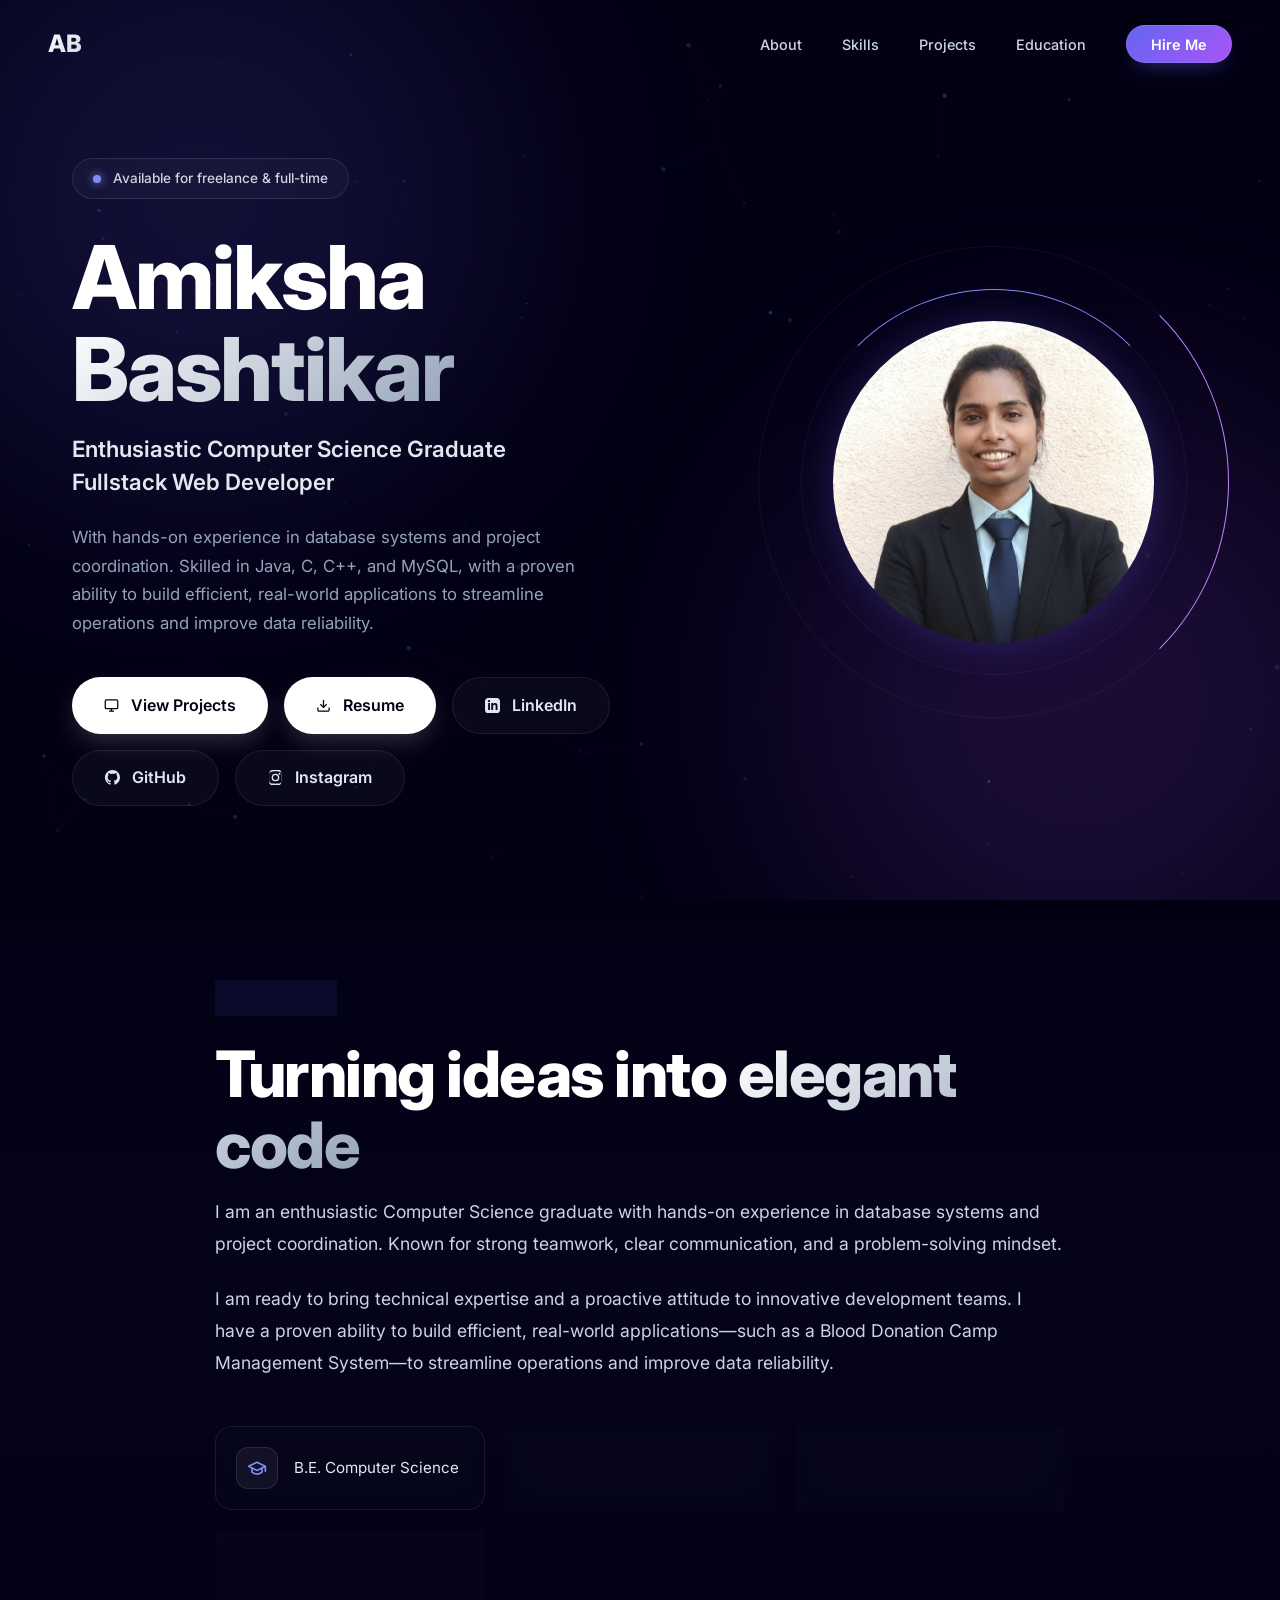
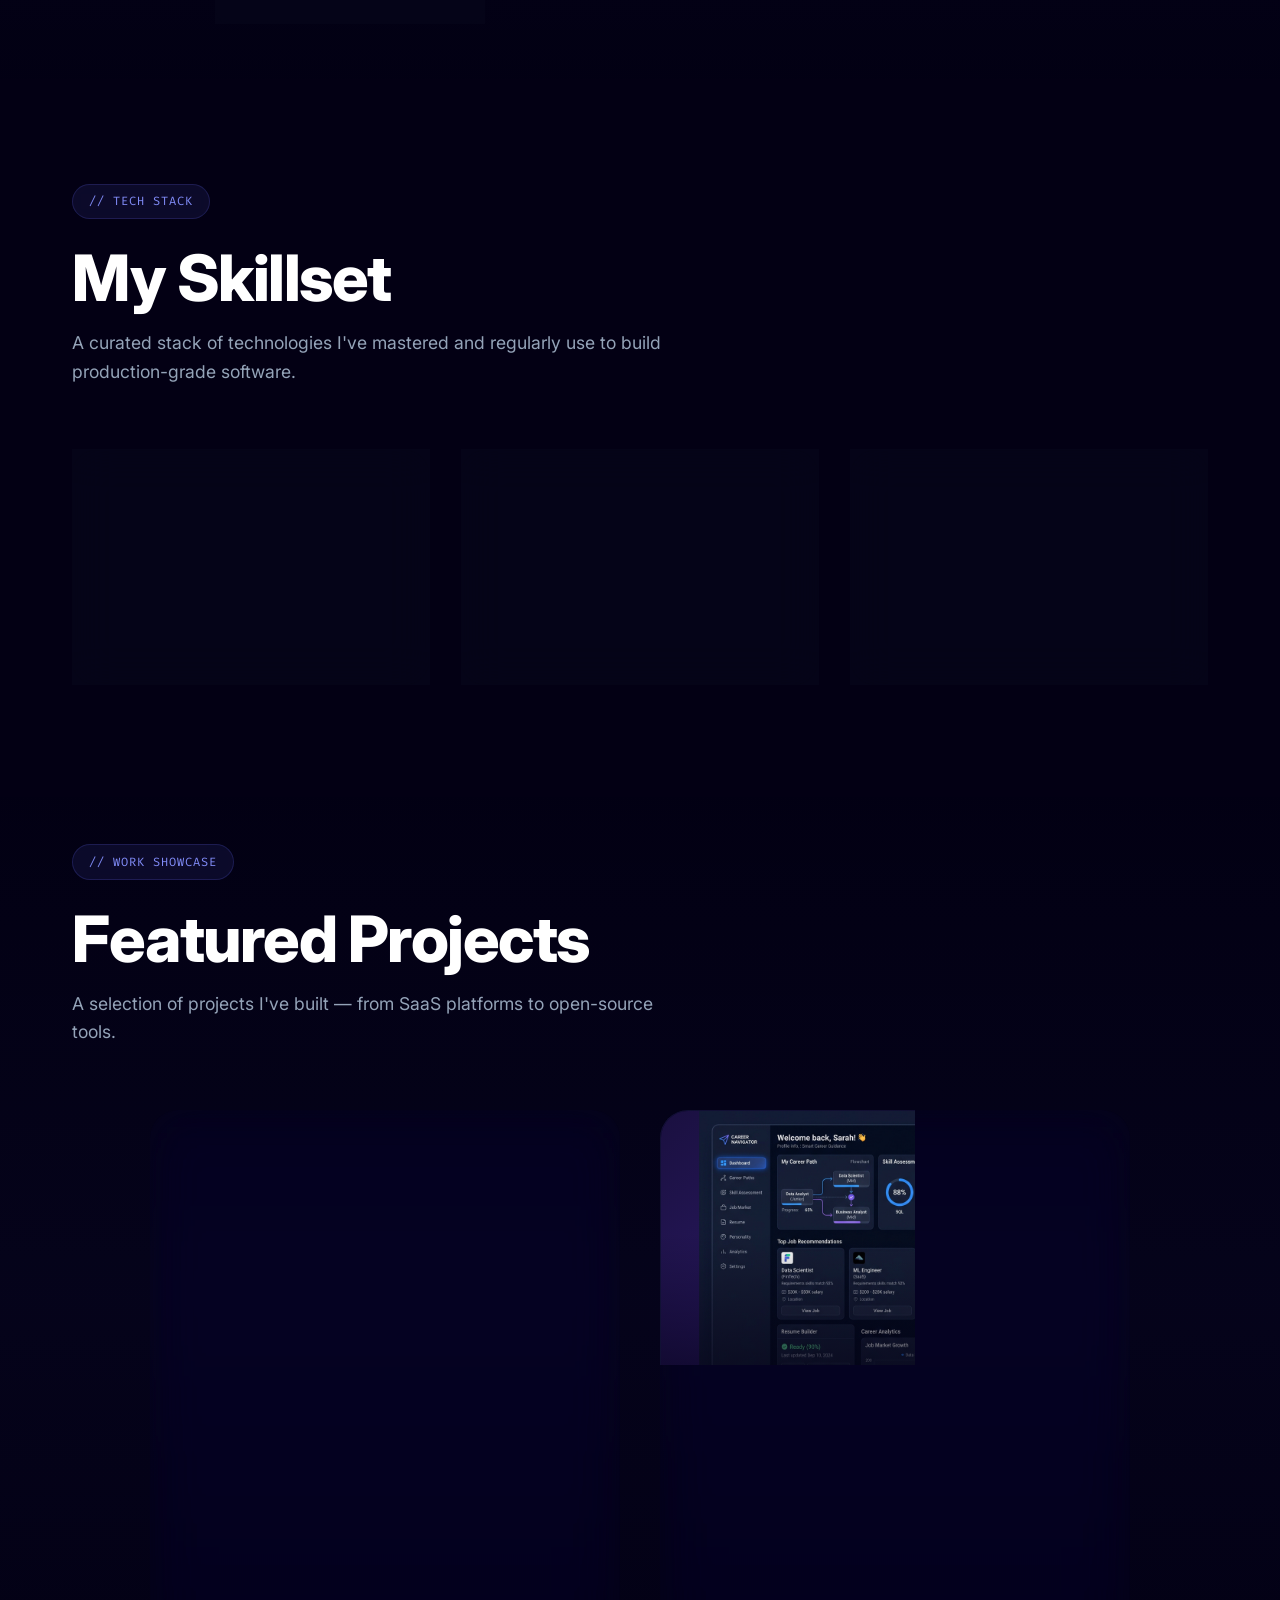
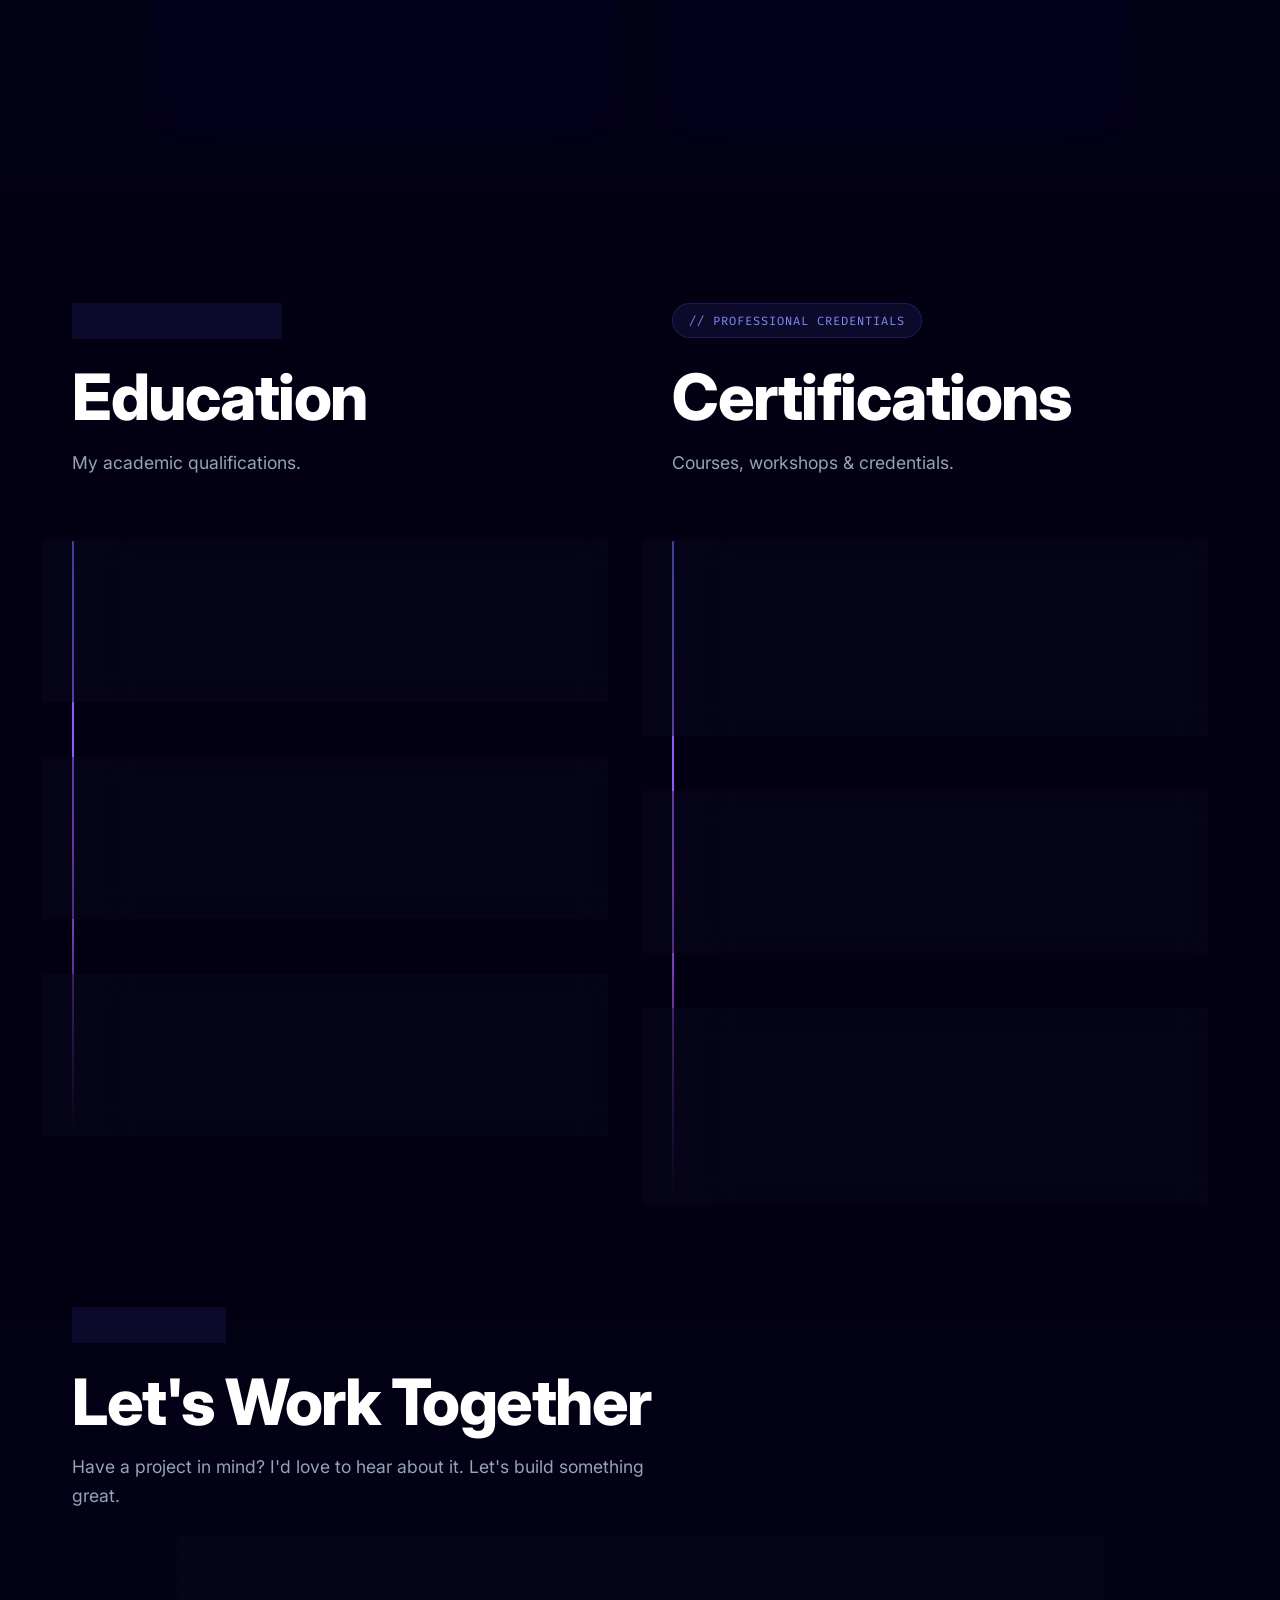
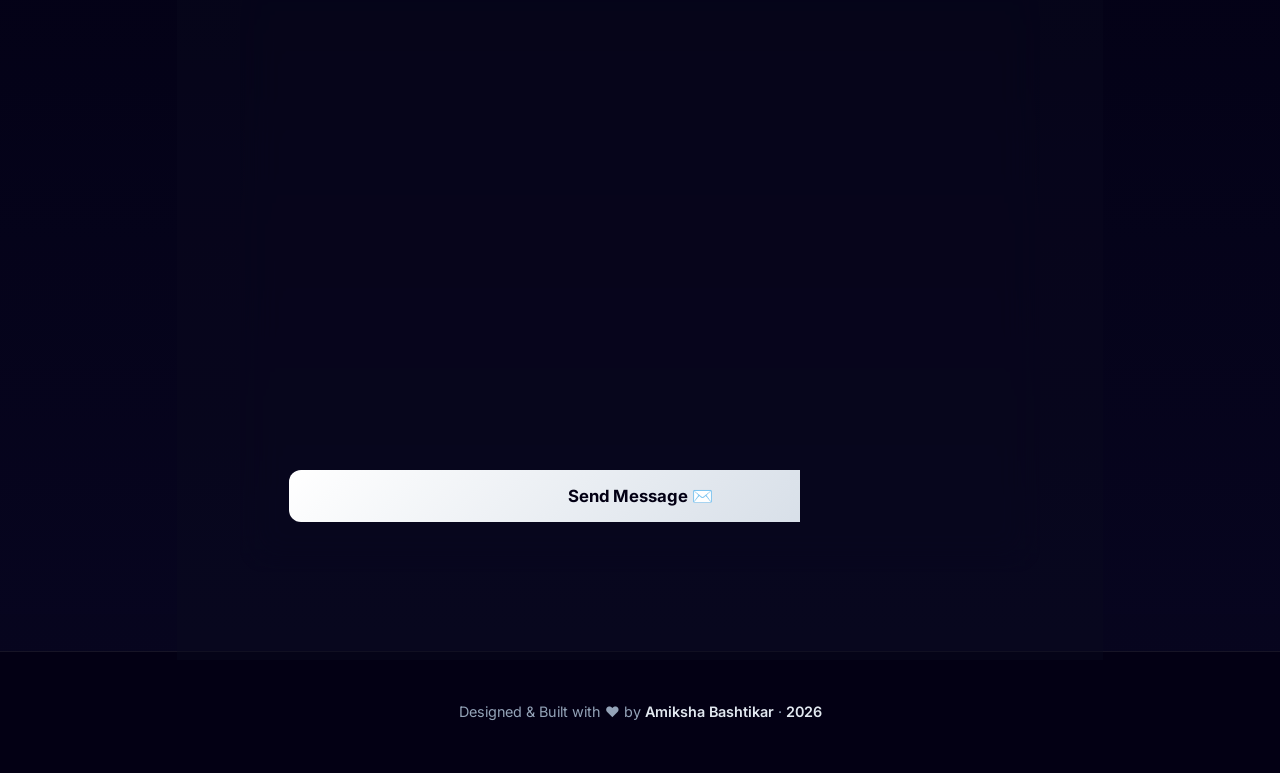
==== index.html @ f296164f "Initial commit" ====
<!DOCTYPE html>
<html lang="en">

<head>
  <meta charset="UTF-8" />
  <meta name="viewport" content="width=device-width, initial-scale=1.0" />
  <meta name="description"
    content="Professional portfolio of Alex Morgan — Full-Stack Software Developer specializing in React, Node.js, and cloud infrastructure." />
  <title>Amiksha Bashtikar | Computer Science Graduate</title>
  <link rel="preconnect" href="https://fonts.googleapis.com" />
  <link rel="preconnect" href="https://fonts.gstatic.com" crossorigin />
  <link
    href="https://fonts.googleapis.com/css2?family=Inter:wght@300;400;500;600;700;800;900&family=Fira+Code:wght@400;500&display=swap"
    rel="stylesheet" />
  <style>
    /* ===== RESET & TOKENS ===== */
    *,
    *::before,
    *::after {
      box-sizing: border-box;
      margin: 0;
      padding: 0;
    }

    html {
      scroll-behavior: smooth;
    }

    :root {
      /* Premium Dark Theme */
      --bg-main: #030014;
      --bg-card: rgba(10, 10, 30, 0.4);
      --bg-nav: rgba(3, 0, 20, 0.7);
      
      --text-100: #ffffff;
      --text-200: #e2e8f0;
      --text-300: #cbd5e1;
      --text-400: #94a3b8;
      
      --primary-400: #818cf8;
      --primary-500: #6366f1;
      --secondary-400: #c084fc;
      --secondary-500: #a855f7;
      --accent-400: #38bdf8;
      
      --border-light: rgba(255, 255, 255, 0.08);
      --border-hover: rgba(99, 102, 241, 0.4);
      
      --glow-primary: 0 0 50px -10px rgba(99, 102, 241, 0.4);
      --glow-secondary: 0 0 50px -10px rgba(168, 85, 247, 0.4);
      
      --shadow-elevation: 0 25px 50px -12px rgba(0, 0, 0, 0.5);
      
      --t-fast: all 0.2s cubic-bezier(0.4, 0, 0.2, 1);
      --t-smooth: all 0.4s cubic-bezier(0.23, 1, 0.32, 1);
    }

    body {
      background: var(--bg-main);
      color: var(--text-300);
      font-family: 'Inter', -apple-system, sans-serif;
      line-height: 1.7;
      overflow-x: hidden;
      -webkit-font-smoothing: antialiased;
    }

    /* Modern Custom Scrollbar */
    ::-webkit-scrollbar {
      width: 8px;
    }
    ::-webkit-scrollbar-track {
      background: var(--bg-main);
    }
    ::-webkit-scrollbar-thumb {
      background: rgba(255, 255, 255, 0.1);
      border-radius: 10px;
    }
    ::-webkit-scrollbar-thumb:hover {
      background: rgba(255, 255, 255, 0.2);
    }

    /* Ambient Background Effects */
    .ambient-light {
      position: fixed;
      top: 0;
      left: 0;
      width: 100vw;
      height: 100vh;
      pointer-events: none;
      z-index: 0;
      overflow: hidden;
    }
    .ambient-light::before, .ambient-light::after {
      content: '';
      position: absolute;
      width: 600px;
      height: 600px;
      border-radius: 50%;
      filter: blur(120px);
      opacity: 0.15;
      animation: float 20s infinite alternate ease-in-out;
    }
    .ambient-light::before {
      background: var(--primary-500);
      top: -100px;
      left: -100px;
    }
    .ambient-light::after {
      background: var(--secondary-500);
      bottom: -100px;
      right: -100px;
      animation-delay: -10s;
    }
    @keyframes float {
      0% { transform: translate(0, 0); }
      100% { transform: translate(100px, 100px); }
    }

    /* Canvas */
    #canvas-bg {
      position: fixed;
      inset: 0;
      z-index: 1;
      pointer-events: none;
      opacity: 0.4;
    }

    /* ===== NAV ===== */
    nav {
      position: fixed;
      top: 0;
      left: 0;
      right: 0;
      z-index: 100;
      display: flex;
      align-items: center;
      justify-content: space-between;
      padding: 1.5rem 3rem;
      transition: var(--t-smooth);
    }

    nav.scrolled {
      background: var(--bg-nav);
      backdrop-filter: blur(16px);
      -webkit-backdrop-filter: blur(16px);
      border-bottom: 1px solid var(--border-light);
      padding: 1rem 3rem;
      box-shadow: 0 4px 30px rgba(0, 0, 0, 0.1);
    }

    .logo {
      font-size: 1.5rem;
      font-weight: 800;
      letter-spacing: -0.5px;
      background: linear-gradient(135deg, var(--text-100), var(--text-300));
      -webkit-background-clip: text;
      -webkit-text-fill-color: transparent;
      text-decoration: none;
      position: relative;
    }

    .nav-links {
      display: flex;
      gap: 2.5rem;
      list-style: none;
    }

    .nav-links a {
      color: var(--text-300);
      text-decoration: none;
      font-size: 0.9rem;
      font-weight: 500;
      transition: var(--t-fast);
      position: relative;
      padding: 0.5rem 0;
    }

    .nav-links a::after {
      content: '';
      position: absolute;
      bottom: 0;
      left: 0;
      width: 100%;
      height: 2px;
      background: linear-gradient(90deg, var(--primary-500), var(--secondary-500));
      transform: scaleX(0);
      transform-origin: right;
      transition: transform 0.4s cubic-bezier(0.86, 0, 0.07, 1);
    }

    .nav-links a:hover {
      color: var(--text-100);
    }

    .nav-links a:hover::after {
      transform: scaleX(1);
      transform-origin: left;
    }

    /* Active navigation link */
    .nav-links a.active {
      color: var(--text-100);
    }
    .nav-links a.active::after {
      transform: scaleX(1);
      transform-origin: left;
    }

    .nav-cta {
      background: linear-gradient(135deg, var(--primary-500), var(--secondary-500));
      color: var(--text-100) !important;
      padding: 0.6rem 1.5rem !important;
      border-radius: 100px;
      font-weight: 600 !important;
      box-shadow: 0 10px 20px -10px rgba(99, 102, 241, 0.5);
      transition: var(--t-smooth) !important;
      border: 1px solid rgba(255,255,255,0.1);
    }
    
    .nav-cta:hover {
      transform: translateY(-2px);
      box-shadow: 0 15px 25px -10px rgba(99, 102, 241, 0.7);
    }

    .nav-cta::after {
      display: none !important;
    }

    .nav-burger {
      display: none;
      flex-direction: column;
      gap: 6px;
      cursor: pointer;
      background: none;
      border: none;
      padding: 5px;
      z-index: 101;
    }

    .nav-burger span {
      width: 28px;
      height: 2px;
      background: var(--text-200);
      border-radius: 2px;
      transition: var(--t-smooth);
    }

    /* ===== SHARED ===== */
    section {
      position: relative;
      z-index: 2;
    }

    .wrap {
      max-width: 1200px;
      margin: 0 auto;
      padding: 0 2rem;
    }

    .tag {
      display: inline-flex;
      align-items: center;
      padding: 0.4rem 1rem;
      background: rgba(99, 102, 241, 0.1);
      border: 1px solid rgba(99, 102, 241, 0.2);
      border-radius: 100px;
      font-family: 'Fira Code', monospace;
      font-size: 0.75rem;
      color: var(--primary-400);
      letter-spacing: 1px;
      text-transform: uppercase;
      margin-bottom: 1.5rem;
      backdrop-filter: blur(10px);
    }

    .heading {
      font-size: clamp(2.5rem, 5vw, 4rem);
      font-weight: 800;
      color: var(--text-100);
      letter-spacing: -1.5px;
      line-height: 1.1;
      margin: 0 0 1rem;
    }

    .subhead {
      font-size: 1.1rem;
      color: var(--text-400);
      max-width: 600px;
      line-height: 1.6;
    }

    .grad {
      background: linear-gradient(135deg, var(--text-100), var(--text-400));
      -webkit-background-clip: text;
      -webkit-text-fill-color: transparent;
      background-clip: text;
    }
    
    .grad-accent {
      background: linear-gradient(135deg, var(--primary-400), var(--secondary-400));
      -webkit-background-clip: text;
      -webkit-text-fill-color: transparent;
      background-clip: text;
    }

    .sec-hdr {
      margin-bottom: 4rem;
      display: flex;
      flex-direction: column;
      align-items: flex-start;
    }

    .btn-p, .btn-s {
      display: inline-flex;
      align-items: center;
      justify-content: center;
      gap: 0.75rem;
      padding: 0.85rem 2rem;
      border-radius: 100px;
      font-size: 1rem;
      font-weight: 600;
      text-decoration: none;
      transition: var(--t-smooth);
      font-family: 'Inter', sans-serif;
    }

    .btn-p {
      background: var(--text-100);
      color: var(--bg-main);
      border: none;
      box-shadow: 0 10px 25px -5px rgba(255, 255, 255, 0.2);
    }

    .btn-p:hover {
      transform: translateY(-3px);
      box-shadow: 0 20px 35px -5px rgba(255, 255, 255, 0.3);
      background: var(--text-200);
    }

    .btn-s {
      background: rgba(255, 255, 255, 0.03);
      color: var(--text-200);
      border: 1px solid var(--border-light);
      backdrop-filter: blur(10px);
    }

    .btn-s:hover {
      background: rgba(255, 255, 255, 0.08);
      border-color: rgba(255, 255, 255, 0.2);
      transform: translateY(-3px);
      color: var(--text-100);
    }

    /* ===== HERO ===== */
    #hero {
      min-height: 100vh;
      display: flex;
      align-items: center;
      padding: 8rem 0 4rem;
      position: relative;
    }

    .hero-grid {
      display: grid;
      grid-template-columns: 1.2fr 0.8fr;
      gap: 4rem;
      align-items: center;
    }

    .badge {
      display: inline-flex;
      align-items: center;
      gap: 0.75rem;
      background: rgba(255, 255, 255, 0.03);
      border: 1px solid rgba(255, 255, 255, 0.1);
      border-radius: 100px;
      padding: 0.5rem 1.25rem;
      font-size: 0.85rem;
      color: var(--text-300);
      font-weight: 500;
      margin-bottom: 2rem;
      backdrop-filter: blur(10px);
      animation: fadeUp 0.8s ease both;
    }

    .badge .dot {
      width: 8px;
      height: 8px;
      background: var(--primary-400);
      border-radius: 50%;
      box-shadow: 0 0 10px var(--primary-400);
      animation: pulse 2s infinite;
    }

    h1.hero-name {
      font-size: clamp(3rem, 7vw, 5.5rem);
      font-weight: 800;
      color: var(--text-100);
      letter-spacing: -2px;
      line-height: 1.05;
      margin-bottom: 1rem;
      animation: fadeUp 0.8s 0.1s ease both;
    }

    .hero-role {
      font-size: clamp(1.1rem, 2.5vw, 1.4rem);
      color: var(--text-400);
      margin-bottom: 1.5rem;
      font-weight: 400;
      line-height: 1.5;
      animation: fadeUp 0.8s 0.2s ease both;
    }

    .hero-role strong {
      color: var(--text-200);
      font-weight: 600;
    }

    .hero-desc {
      font-size: 1.05rem;
      color: var(--text-400);
      max-width: 540px;
      line-height: 1.7;
      margin-bottom: 2.5rem;
      animation: fadeUp 0.8s 0.3s ease both;
    }

    .hero-btns {
      display: flex;
      gap: 1rem;
      flex-wrap: wrap;
      animation: fadeUp 0.8s 0.4s ease both;
    }

    /* Hero Avatar */
    .hero-visual {
      display: flex;
      justify-content: center;
      position: relative;
      animation: fadeRight 1s 0.3s cubic-bezier(0.23, 1, 0.32, 1) both;
    }

    .avatar-zone {
      position: relative;
      width: 100%;
      aspect-ratio: 1;
      max-width: 450px;
      display: flex;
      align-items: center;
      justify-content: center;
    }

    .avatar-disc {
      width: 75%;
      height: 75%;
      border-radius: 50%;
      background: rgba(255,255,255,0.02);
      display: flex;
      align-items: center;
      justify-content: center;
      position: relative;
      box-shadow: inset 0 0 0 1px rgba(255,255,255,0.1), var(--glow-primary);
      overflow: hidden;
      backdrop-filter: blur(10px);
    }

    .avatar-disc img {
      width: 100%;
      height: 100%;
      object-fit: cover;
      object-position: center top;
      display: block;
      transition: var(--t-smooth);
    }
    
    .avatar-disc:hover img {
      transform: scale(1.05);
    }

    .orb {
      position: absolute;
      border-radius: 50%;
      border: 1px solid rgba(255, 255, 255, 0.05);
      z-index: -1;
    }

    .orb1 {
      width: 90%;
      height: 90%;
      border-top-color: var(--primary-400);
      animation: spin 20s linear infinite;
    }

    .orb2 {
      width: 110%;
      height: 110%;
      border-right-color: var(--secondary-400);
      animation: spin 30s linear infinite reverse;
    }
    
    .orb3 {
      width: 130%;
      height: 130%;
      border-bottom-color: var(--accent-400);
      border-style: dashed;
      opacity: 0.3;
      animation: spin 40s linear infinite;
    }

    /* ===== ABOUT ===== */
    #about {
      padding: 5rem 0;
      background: linear-gradient(180deg, transparent, rgba(99, 102, 241, 0.03) 50%, transparent);
      position: relative;
    }

    .about-grid {
      display: grid;
      grid-template-columns: 1fr;
      gap: 3rem;
      max-width: 850px;
      margin: 0 auto;
    }

    .about-txt {
      font-size: 1.1rem;
      color: var(--text-300);
      line-height: 1.8;
      margin-bottom: 1.5rem;
    }

    .hi-grid {
      display: grid;
      grid-template-columns: repeat(auto-fit, minmax(200px, 1fr));
      gap: 1.25rem;
      margin-top: 3rem;
    }

    .hi {
      display: flex;
      align-items: center;
      gap: 1rem;
      padding: 1.25rem;
      background: var(--bg-card);
      border: 1px solid var(--border-light);
      border-radius: 16px;
      font-size: 0.95rem;
      color: var(--text-200);
      backdrop-filter: blur(12px);
      transition: var(--t-smooth);
      overflow: hidden;
    }
    
    .hi span {
      word-break: break-all;
      white-space: normal;
      overflow-wrap: break-word;
      flex: 1;
      min-width: 0;
    }
    
    .hi:hover {
      border-color: var(--border-hover);
      transform: translateY(-5px);
      background: rgba(255,255,255,0.05);
    }

    .hi-ic {
      width: 42px;
      height: 42px;
      background: rgba(255, 255, 255, 0.05);
      border: 1px solid rgba(255,255,255,0.1);
      border-radius: 12px;
      display: flex;
      align-items: center;
      justify-content: center;
      font-size: 1.1rem;
      flex-shrink: 0;
      color: var(--primary-400);
    }

    /* ===== SKILLS ===== */
    #skills {
      padding: 5rem 0;
    }

    .sk-grid {
      display: grid;
      grid-template-columns: repeat(auto-fit, minmax(280px, 1fr));
      gap: 2rem;
    }

    .sk-card {
      background: var(--bg-card);
      border: 1px solid var(--border-light);
      border-radius: 24px;
      padding: 2.5rem 2rem;
      backdrop-filter: blur(20px);
      transition: var(--t-smooth);
      position: relative;
      overflow: hidden;
    }
    
    .sk-card::before {
      content: '';
      position: absolute;
      top: 0;
      left: 0;
      width: 100%;
      height: 100%;
      background: radial-gradient(800px circle at var(--mouse-x, 50%) var(--mouse-y, 50%), rgba(255,255,255,0.06), transparent 40%);
      opacity: 0;
      transition: opacity 0.5s;
      pointer-events: none;
    }

    .sk-card:hover {
      border-color: var(--border-hover);
      transform: translateY(-8px);
      box-shadow: var(--shadow-elevation), 0 0 30px rgba(99, 102, 241, 0.1);
    }
    
    .sk-card:hover::before {
      opacity: 1;
    }

    .sk-title {
      font-size: 0.9rem;
      font-weight: 700;
      color: var(--text-100);
      text-transform: uppercase;
      letter-spacing: 1.5px;
      margin-bottom: 1.5rem;
      display: flex;
      align-items: center;
      gap: 0.75rem;
    }
    
    .sk-title span {
      font-size: 1.5rem;
    }

    .sk-tags {
      display: flex;
      flex-wrap: wrap;
      gap: 0.75rem;
    }

    .sk-tag {
      background: rgba(255, 255, 255, 0.05);
      border: 1px solid rgba(255, 255, 255, 0.1);
      color: var(--text-300);
      padding: 0.4rem 1rem;
      border-radius: 100px;
      font-size: 0.85rem;
      font-weight: 500;
      transition: var(--t-fast);
      cursor: default;
    }

    .sk-tag:hover {
      background: rgba(255, 255, 255, 0.1);
      border-color: rgba(255, 255, 255, 0.2);
      color: var(--text-100);
      transform: translateY(-2px);
    }

    /* ===== PROJECTS ===== */
    #projects {
      padding: 5rem 0;
      background: linear-gradient(180deg, transparent, rgba(99, 102, 241, 0.03) 50%, transparent);
    }

    .proj-grid {
      display: grid;
      grid-template-columns: repeat(auto-fit, minmax(320px, 1fr));
      gap: 2.5rem;
      max-width: 980px;
      margin: 0 auto;
    }

    .pc {
      background: linear-gradient(135deg, rgba(15, 10, 35, 0.45) 0%, rgba(5, 5, 20, 0.65) 100%);
      border: 1px solid rgba(99, 102, 241, 0.12);
      border-radius: 28px;
      overflow: hidden;
      backdrop-filter: blur(25px) saturate(140%);
      -webkit-backdrop-filter: blur(25px) saturate(140%);
      transition: var(--t-smooth);
      display: flex;
      flex-direction: column;
      height: 100%;
      position: relative;
    }

    .pc:hover {
      border-color: rgba(168, 85, 247, 0.45);
      transform: translateY(-8px);
      box-shadow: 0 30px 60px -15px rgba(0, 0, 0, 0.7), 
                  0 0 35px -5px rgba(99, 102, 241, 0.25), 
                  0 0 25px -10px rgba(168, 85, 247, 0.3);
    }

    .pc-thumb {
      width: 100%;
      aspect-ratio: 16 / 10.5;
      position: relative;
      overflow: hidden;
      display: flex;
      align-items: center;
      justify-content: center;
      background: rgba(3, 0, 20, 0.5);
      border-bottom: 1px solid rgba(255, 255, 255, 0.05);
    }
    
    .pc-thumb::after {
      content: '';
      position: absolute;
      inset: 0;
      background: linear-gradient(to top, rgba(3, 0, 20, 0.8) 0%, transparent 60%);
      z-index: 1;
    }

    .pc-thumb img, .pc-img {
      width: 100%;
      height: 100%;
      object-fit: contain !important;
      object-position: center !important;
      transform: scale(1.28) !important;
      transition: transform 0.8s cubic-bezier(0.23, 1, 0.32, 1) !important;
      z-index: 0;
    }
    
    .pc:hover .pc-thumb img, .pc:hover .pc-img {
      transform: scale(1.36) !important;
    }

    .pc-body {
      padding: 2.25rem 2rem;
      flex-grow: 1;
      display: flex;
      flex-direction: column;
      position: relative;
      z-index: 2;
    }

    .pc-name {
      font-size: 1.35rem;
      font-weight: 800;
      letter-spacing: -0.5px;
      margin-bottom: 0.85rem;
      background: linear-gradient(135deg, #ffffff 0%, #cbd5e1 100%);
      -webkit-background-clip: text;
      -webkit-text-fill-color: transparent;
      background-clip: text;
    }

    .pc-desc {
      font-size: 0.95rem;
      color: var(--text-400);
      line-height: 1.7;
      margin-bottom: 1.75rem;
      flex-grow: 1;
    }

    .pc-tags {
      display: flex;
      flex-wrap: wrap;
      gap: 0.6rem;
      margin-top: auto;
    }

    .pt {
      background: rgba(99, 102, 241, 0.08);
      border: 1px solid rgba(99, 102, 241, 0.25);
      color: var(--primary-400);
      padding: 0.35rem 0.9rem;
      border-radius: 100px;
      font-size: 0.75rem;
      font-weight: 600;
      font-family: 'Inter', sans-serif;
      text-shadow: 0 0 10px rgba(99, 102, 241, 0.2);
      transition: var(--t-fast);
    }

    .pt:hover {
      background: rgba(99, 102, 241, 0.15);
      border-color: var(--primary-400);
      color: var(--text-100);
      transform: translateY(-1px);
    }

    /* ===== EDUCATION ===== */
    #education {
      padding: 5rem 0 1.5rem;
    }

    .edu-cert-grid {
      display: grid;
      grid-template-columns: 1fr 1fr;
      gap: 4rem;
    }

    @media (max-width: 968px) {
      .edu-cert-grid {
        grid-template-columns: 1fr;
        gap: 3rem;
      }
    }

    .timeline {
      padding-left: 2rem;
      position: relative;
      max-width: 800px;
    }

    .timeline::before {
      content: '';
      position: absolute;
      left: 0;
      top: 0;
      bottom: 0;
      width: 2px;
      background: linear-gradient(180deg, var(--primary-500), var(--secondary-500), transparent);
      border-radius: 2px;
    }

    .ti {
      position: relative;
      margin-bottom: 3.5rem;
      padding: 2rem;
      background: var(--bg-card);
      border: 1px solid var(--border-light);
      border-radius: 20px;
      backdrop-filter: blur(12px);
      transition: var(--t-smooth);
    }
    
    .ti:hover {
      border-color: rgba(255,255,255,0.2);
      transform: translateX(10px);
    }

    .ti::before {
      content: '';
      position: absolute;
      left: -2.45rem;
      top: 2.5rem;
      width: 16px;
      height: 16px;
      background: var(--bg-main);
      border-radius: 50%;
      border: 4px solid var(--primary-500);
      box-shadow: 0 0 15px var(--primary-500);
      transition: var(--t-smooth);
    }
    
    .ti:hover::before {
      background: var(--primary-500);
      transform: scale(1.2);
    }

    .ti-date {
      font-family: 'Fira Code', monospace;
      font-size: 0.85rem;
      color: var(--primary-400);
      margin-bottom: 0.5rem;
      font-weight: 500;
    }

    .ti-role {
      font-size: 1.25rem;
      font-weight: 700;
      color: var(--text-100);
      margin-bottom: 0.25rem;
    }

    .ti-co {
      font-size: 0.95rem;
      color: var(--text-400);
      font-weight: 500;
    }

    /* ===== CONTACT ===== */
    #contact {
      padding: 1.5rem 0 5rem;
      background: linear-gradient(180deg, transparent, rgba(99, 102, 241, 0.05));
    }

    .cform {
      background: var(--bg-card);
      border: 1px solid var(--border-light);
      border-radius: 24px;
      padding: 3rem;
      backdrop-filter: blur(20px);
      max-width: 800px;
      margin: 0 auto;
      box-shadow: var(--shadow-elevation);
    }

    .fg {
      margin-bottom: 1.5rem;
    }

    .frow {
      display: grid;
      grid-template-columns: 1fr 1fr;
      gap: 1.5rem;
    }

    label {
      display: block;
      font-size: 0.85rem;
      font-weight: 600;
      color: var(--text-200);
      margin-bottom: 0.5rem;
      letter-spacing: 0.5px;
    }

    input,
    textarea {
      width: 100%;
      background: rgba(0, 0, 0, 0.3);
      border: 1px solid rgba(255, 255, 255, 0.1);
      border-radius: 12px;
      color: var(--text-100);
      font-family: 'Inter', sans-serif;
      font-size: 1rem;
      padding: 1rem 1.25rem;
      transition: var(--t-smooth);
      outline: none;
    }

    input::placeholder,
    textarea::placeholder {
      color: var(--text-400);
    }

    input:focus,
    textarea:focus {
      border-color: var(--primary-500);
      background: rgba(0, 0, 0, 0.5);
      box-shadow: 0 0 0 4px rgba(99, 102, 241, 0.15);
    }

    textarea {
      resize: vertical;
      min-height: 150px;
    }

    .fsub {
      width: 100%;
      background: linear-gradient(135deg, var(--text-100), var(--text-300));
      color: var(--bg-main);
      border: none;
      border-radius: 12px;
      padding: 1rem;
      font-size: 1.05rem;
      font-weight: 700;
      cursor: pointer;
      transition: var(--t-smooth);
      font-family: 'Inter', sans-serif;
      margin-top: 1rem;
    }

    .fsub:hover {
      transform: translateY(-2px);
      box-shadow: 0 10px 25px -5px rgba(255, 255, 255, 0.3);
    }

    .fsuc {
      display: none;
      text-align: center;
      padding: 1rem;
      color: var(--primary-400);
      font-weight: 600;
      font-size: 0.95rem;
      margin-top: 1rem;
      border: 1px solid rgba(99, 102, 241, 0.2);
      border-radius: 12px;
      background: rgba(99, 102, 241, 0.05);
    }

    /* ===== FOOTER ===== */
    footer {
      position: relative;
      z-index: 1;
      text-align: center;
      padding: 3rem 2rem;
      border-top: 1px solid var(--border-light);
      color: var(--text-400);
      font-size: 0.9rem;
      background: var(--bg-main);
    }

    footer span {
      color: var(--text-200);
      font-weight: 600;
    }

    /* ===== SCROLL TOP ===== */
    #stb {
      position: fixed;
      bottom: 2.5rem;
      right: 2.5rem;
      z-index: 99;
      width: 50px;
      height: 50px;
      background: rgba(255,255,255,0.05);
      border: 1px solid rgba(255,255,255,0.1);
      border-radius: 50%;
      cursor: pointer;
      display: flex;
      align-items: center;
      justify-content: center;
      opacity: 0;
      transform: translateY(20px);
      transition: var(--t-smooth);
      backdrop-filter: blur(10px);
    }

    #stb.show {
      opacity: 1;
      transform: translateY(0);
    }

    #stb:hover {
      transform: translateY(-5px);
      background: var(--text-100);
    }
    
    #stb:hover svg {
      stroke: var(--bg-main);
    }

    #stb svg {
      width: 20px;
      height: 20px;
      stroke: var(--text-100);
      fill: none;
      stroke-width: 2.5;
      transition: var(--t-fast);
    }

    /* ===== ANIMATIONS ===== */
    @keyframes fadeUp {
      from { opacity: 0; transform: translateY(30px); }
      to { opacity: 1; transform: translateY(0); }
    }

    @keyframes fadeRight {
      from { opacity: 0; transform: translateX(40px); }
      to { opacity: 1; transform: translateX(0); }
    }

    @keyframes spin {
      to { transform: rotate(360deg); }
    }

    .reveal {
      opacity: 0;
      transform: translateY(40px);
      transition: opacity 0.8s cubic-bezier(0.23, 1, 0.32, 1), transform 0.8s cubic-bezier(0.23, 1, 0.32, 1);
    }

    .reveal.on {
      opacity: 1;
      transform: translateY(0);
    }

    /* ===== SCROLL PROGRESS BAR ===== */
    #scroll-progress {
      position: fixed;
      top: 0;
      left: 0;
      height: 3px;
      width: 0%;
      background: linear-gradient(90deg, var(--primary-500), var(--secondary-500), var(--accent-400));
      z-index: 9999;
      border-radius: 0 2px 2px 0;
      transition: width 0.1s linear;
      box-shadow: 0 0 12px rgba(99, 102, 241, 0.7);
    }

    /* ===== PAGE LOADER ===== */
    #page-loader {
      position: fixed;
      inset: 0;
      z-index: 10000;
      background: var(--bg-main);
      display: flex;
      flex-direction: column;
      align-items: center;
      justify-content: center;
      gap: 1.5rem;
      transition: opacity 0.5s ease, visibility 0.5s ease;
    }

    #page-loader.hidden {
      opacity: 0;
      visibility: hidden;
      pointer-events: none;
    }

    .loader-logo {
      font-size: 2.5rem;
      font-weight: 800;
      background: linear-gradient(135deg, var(--primary-400), var(--secondary-400));
      -webkit-background-clip: text;
      -webkit-text-fill-color: transparent;
      background-clip: text;
      letter-spacing: -1px;
      animation: pulse 1.5s ease-in-out infinite;
    }

    .loader-ring {
      width: 48px;
      height: 48px;
      border: 3px solid rgba(255,255,255,0.06);
      border-top-color: var(--primary-500);
      border-right-color: var(--secondary-500);
      border-radius: 50%;
      animation: spin 0.8s linear infinite;
    }

    .loader-dots {
      display: flex;
      gap: 8px;
    }

    .loader-dots span {
      width: 6px;
      height: 6px;
      border-radius: 50%;
      background: var(--primary-400);
      animation: dotBounce 1.2s ease-in-out infinite;
    }

    .loader-dots span:nth-child(2) { animation-delay: 0.15s; background: var(--secondary-400); }
    .loader-dots span:nth-child(3) { animation-delay: 0.3s; background: var(--accent-400); }

    @keyframes dotBounce {
      0%, 80%, 100% { transform: translateY(0); opacity: 0.4; }
      40% { transform: translateY(-10px); opacity: 1; }
    }

    /* ===== TOAST NOTIFICATIONS ===== */
    #toast-container {
      position: fixed;
      bottom: 2rem;
      left: 50%;
      transform: translateX(-50%);
      z-index: 9998;
      display: flex;
      flex-direction: column;
      align-items: center;
      gap: 0.75rem;
      pointer-events: none;
    }

    .toast-msg {
      display: flex;
      align-items: center;
      gap: 0.75rem;
      padding: 0.85rem 1.5rem;
      border-radius: 12px;
      font-size: 0.9rem;
      font-weight: 500;
      color: var(--text-100);
      backdrop-filter: blur(20px);
      -webkit-backdrop-filter: blur(20px);
      border: 1px solid rgba(255,255,255,0.1);
      box-shadow: 0 8px 32px rgba(0,0,0,0.4);
      pointer-events: all;
      transform: translateY(20px);
      opacity: 0;
      transition: all 0.4s cubic-bezier(0.23, 1, 0.32, 1);
      white-space: nowrap;
      max-width: 90vw;
    }

    .toast-msg.show {
      transform: translateY(0);
      opacity: 1;
    }

    .toast-msg.success {
      background: rgba(16, 185, 129, 0.15);
      border-color: rgba(16, 185, 129, 0.3);
    }

    .toast-msg.error {
      background: rgba(239, 68, 68, 0.15);
      border-color: rgba(239, 68, 68, 0.3);
    }

    .toast-msg.info {
      background: rgba(99, 102, 241, 0.15);
      border-color: rgba(99, 102, 241, 0.3);
    }

    .toast-icon {
      font-size: 1rem;
      flex-shrink: 0;
    }

    /* ===== RESPONSIVE ===== */
    @media(max-width:992px) {
      .hero-grid {
        grid-template-columns: 1fr;
        text-align: center;
        gap: 3rem;
      }
      .hero-desc {
        margin: 0 auto 2.5rem;
      }
      .hero-btns {
        justify-content: center;
      }
      .sec-hdr {
        align-items: center;
        text-align: center;
      }
      .badge {
        margin-inline: auto;
      }
    }
    
    @media(max-width:768px) {
      .proj-grid {
        grid-template-columns: 1fr;
      }
      .frow {
        grid-template-columns: 1fr;
      }
      .nav-links {
        display: none;
        position: fixed;
        inset: 0;
        background: var(--bg-main);
        flex-direction: column;
        align-items: center;
        justify-content: center;
        gap: 2rem;
      }
      .nav-links.open {
        display: flex;
      }
      .nav-links a {
        font-size: 1.25rem;
      }
      .nav-burger {
        display: flex;
      }
      .cform {
        padding: 2rem 1.5rem;
      }
    }

    /* ===== CERTIFICATE LIGHTBOX MODAL ===== */
    .cert-modal {
      position: fixed;
      inset: 0;
      z-index: 10000;
      background: rgba(3, 0, 20, 0.88);
      backdrop-filter: blur(20px);
      -webkit-backdrop-filter: blur(20px);
      display: flex;
      align-items: center;
      justify-content: center;
      opacity: 0;
      visibility: hidden;
      transition: opacity 0.4s ease, visibility 0.4s ease;
      padding: 1.5rem;
    }

    .cert-modal.open {
      opacity: 1;
      visibility: visible;
    }

    .cert-modal-content {
      background: rgba(10, 10, 30, 0.95);
      border: 1px solid var(--border-light);
      border-radius: 24px;
      max-width: 700px;
      width: 100%;
      max-height: 85vh;
      display: flex;
      flex-direction: column;
      box-shadow: 0 50px 100px -20px rgba(0, 0, 0, 0.8), var(--glow-primary);
      position: relative;
      overflow: hidden;
      transform: scale(0.95);
      transition: transform 0.4s cubic-bezier(0.23, 1, 0.32, 1);
    }

    .cert-modal.open .cert-modal-content {
      transform: scale(1);
    }

    .cert-modal-header {
      padding: 1.25rem 2rem;
      border-bottom: 1px solid var(--border-light);
      display: flex;
      align-items: center;
      justify-content: space-between;
      gap: 1rem;
      background: rgba(0, 0, 0, 0.2);
    }

    .cert-modal-title {
      font-size: 1.15rem;
      font-weight: 700;
      color: var(--text-100);
      overflow: hidden;
      text-overflow: ellipsis;
      white-space: nowrap;
    }

    .cert-modal-actions {
      display: flex;
      align-items: center;
      gap: 0.75rem;
      flex-shrink: 0;
    }

    .cert-btn-action {
      background: rgba(255, 255, 255, 0.05);
      border: 1px solid rgba(255, 255, 255, 0.1);
      color: var(--text-200);
      padding: 0.5rem 1.1rem;
      border-radius: 100px;
      font-size: 0.82rem;
      font-weight: 600;
      cursor: pointer;
      display: inline-flex;
      align-items: center;
      gap: 0.5rem;
      transition: var(--t-smooth);
    }

    .cert-btn-action:hover {
      background: var(--text-100);
      color: var(--bg-main);
      border-color: var(--text-100);
      transform: translateY(-1px);
    }

    .cert-modal-close {
      font-size: 1.8rem;
      color: var(--text-400);
      background: none;
      border: none;
      cursor: pointer;
      transition: var(--t-fast);
      line-height: 1;
      display: flex;
      align-items: center;
      justify-content: center;
      width: 32px;
      height: 32px;
      border-radius: 50%;
    }

    .cert-modal-close:hover {
      color: var(--text-100);
      background: rgba(255, 255, 255, 0.05);
    }

    .cert-modal-body {
      padding: 1.5rem;
      overflow: auto;
      display: flex;
      align-items: center;
      justify-content: center;
      background: rgba(0, 0, 0, 0.45);
      min-height: 300px;
      max-height: 65vh;
    }

    .cert-img-container {
      position: relative;
      display: flex;
      align-items: center;
      justify-content: center;
      max-width: 100%;
      max-height: 100%;
    }

    .cert-modal-img {
      max-width: 100%;
      max-height: 55vh;
      object-fit: contain;
      border-radius: 12px;
      box-shadow: 0 20px 50px rgba(0,0,0,0.6);
      transition: transform 0.4s cubic-bezier(0.23, 1, 0.32, 1);
    }

    /* Clickable state styling for credentials timeline */
    .clickable-cert {
      cursor: pointer;
      position: relative;
    }

    .clickable-cert:hover {
      border-color: var(--border-hover) !important;
      box-shadow: var(--shadow-elevation), 0 0 25px rgba(99, 102, 241, 0.12);
      transform: translateX(10px) translateY(-2px) !important;
    }

    .cert-view-badge {
      display: inline-flex;
      align-items: center;
      gap: 0.35rem;
      font-size: 0.7rem;
      color: var(--primary-400);
      background: rgba(99, 102, 241, 0.1);
      border: 1px solid rgba(99, 102, 241, 0.2);
      border-radius: 100px;
      padding: 0.2rem 0.65rem;
      margin-left: 0.75rem;
      vertical-align: middle;
      font-weight: 500;
      opacity: 0.85;
      transition: var(--t-smooth);
    }

    .clickable-cert:hover .cert-view-badge {
      opacity: 1;
      background: rgba(99, 102, 241, 0.2);
      border-color: var(--primary-400);
      color: var(--text-100);
    /* Inline dots loader for button */
    .loader-dots-inline {
      display: inline-flex;
      gap: 3px;
      margin-left: 5px;
    }
    
    .loader-dots-inline span {
      animation: dotBounceInline 1.2s infinite ease-in-out both;
      font-weight: 800;
    }
    
    .loader-dots-inline span:nth-child(2) { animation-delay: 0.2s; }
    .loader-dots-inline span:nth-child(3) { animation-delay: 0.4s; }
    
    @keyframes dotBounceInline {
      0%, 80%, 100% { transform: translateY(0); opacity: 0.4; }
      40% { transform: translateY(-4px); opacity: 1; }
    }

  </style>
</head>

<body>

  <!-- PAGE LOADER -->
  <div id="page-loader" role="status" aria-label="Loading">
    <div class="loader-logo">AB</div>
    <div class="loader-ring"></div>
    <div class="loader-dots">
      <span></span><span></span><span></span>
    </div>
  </div>

  <!-- SCROLL PROGRESS BAR -->
  <div id="scroll-progress" role="progressbar" aria-label="Page scroll progress"></div>

  <!-- TOAST CONTAINER -->
  <div id="toast-container" aria-live="polite"></div>

  <div class="ambient-light"></div>
  <canvas id="canvas-bg"></canvas>

  <!-- NAV -->
  <nav id="nav" role="navigation" aria-label="Main navigation">
    <a href="#hero" class="logo" id="nav-logo">AB</a>
    <ul class="nav-links" id="nav-menu">
      <li><a href="#about">About</a></li>
      <li><a href="#skills">Skills</a></li>
      <li><a href="#projects">Projects</a></li>
      <li><a href="#education">Education</a></li>

      <li><a href="#contact" class="nav-cta">Hire Me</a></li>
    </ul>
    <button class="nav-burger" id="burger" aria-label="Toggle menu" aria-expanded="false">
      <span></span><span></span><span></span>
    </button>
  </nav>

  <!-- HERO -->
  <section id="hero">
    <div class="wrap">
      <div class="hero-grid">
        <!-- Left -->
        <div>
          <div class="badge"><span class="dot"></span>Available for freelance &amp; full-time</div>
          <h1 class="hero-name">Amiksha <span class="grad">Bashtikar</span></h1>
          <p class="hero-role"><strong>Enthusiastic Computer Science Graduate</strong><br><strong>Fullstack Web Developer</strong></p>
          <p class="hero-desc">With hands-on experience in database systems and project coordination. Skilled in Java,
            C, C++, and MySQL, with a proven ability to build efficient, real-world applications to streamline
            operations and improve data reliability.</p>
          <div class="hero-btns">
            <a href="#projects" class="btn-p" id="btn-projects">
              <svg width="15" height="15" fill="none" stroke="currentColor" stroke-width="2" viewBox="0 0 24 24">
                <rect x="2" y="3" width="20" height="14" rx="2" />
                <path d="M8 21h8M12 17v4" />
              </svg>
              View Projects
            </a>
            <a href="#" class="btn-p" id="btn-resume">
              <svg width="15" height="15" fill="none" stroke="currentColor" stroke-width="2" viewBox="0 0 24 24">
                <path d="M21 15v4a2 2 0 0 1-2 2H5a2 2 0 0 1-2-2v-4"/>
                <polyline points="7 10 12 15 17 10"/>
                <line x1="12" y1="15" x2="12" y2="3"/>
              </svg>
              Resume
            </a>

            <a href="https://www.linkedin.com/in/amiksha-bashtikar-1a4b52346"
              target="_blank" class="btn-s">
              <svg width="15" height="15" fill="currentColor" viewBox="0 0 24 24">
                <path
                  d="M19 0h-14c-2.761 0-5 2.239-5 5v14c0 2.761 2.239 5 5 5h14c2.762 0 5-2.239 5-5v-14c0-2.761-2.238-5-5-5zm-11 19h-3v-11h3v11zm-1.5-12.268c-.966 0-1.75-.79-1.75-1.764s.784-1.764 1.75-1.764 1.75.79 1.75 1.764-.783 1.764-1.75 1.764zm13.5 12.268h-3v-5.604c0-3.368-4-3.113-4 0v5.604h-3v-11h3v1.765c1.396-2.586 7-2.777 7 2.476v6.759z" />
              </svg>
              LinkedIn
            </a>
            <a href="https://github.com/bashtikaramiksha" target="_blank" class="btn-s">
              <svg width="15" height="15" fill="currentColor" viewBox="0 0 24 24">
                <path
                  d="M12 0c-6.626 0-12 5.373-12 12 0 5.302 3.438 9.8 8.207 11.387.599.111.793-.261.793-.577v-2.234c-3.338.726-4.033-1.416-4.033-1.416-.546-1.387-1.333-1.756-1.333-1.756-1.089-.745.083-.729.083-.729 1.205.084 1.839 1.237 1.839 1.237 1.07 1.834 2.807 1.304 3.492.997.107-.775.418-1.305.762-1.604-2.665-.305-5.467-1.334-5.467-5.931 0-1.311.469-2.381 1.236-3.221-.124-.303-.535-1.524.117-3.176 0 0 1.008-.322 3.301 1.23.957-.266 1.983-.399 3.003-.404 1.02.005 2.047.138 3.006.404 2.291-1.552 3.297-1.23 3.297-1.23.653 1.653.242 2.874.118 3.176.77.84 1.235 1.911 1.235 3.221 0 4.609-2.807 5.624-5.479 5.921.43.372.823 1.102.823 2.222v3.293c0 .319.192.694.801.576 4.765-1.589 8.199-6.086 8.199-11.386 0-6.627-5.373-12-12-12z" />
              </svg>
              GitHub
            </a>
            <a href="https://www.instagram.com/radhika_18_08?igsh=MXd4NjNtZDNteG1qZQ==" target="_blank" class="btn-s">
    <svg width="15" height="15" fill="currentColor" viewBox="0 0 24 24" xmlns="http://www.w3.org/2000/svg">
      <path d="M12 2.163c3.204 0 3.584.012 4.85.07 1.366.062 2.633.35 3.608 1.325.975.975 1.263 2.242 1.325 3.608.058 1.266.07 1.646.07 4.85s-.012 3.584-.07 4.85c-.062 1.366-.35 2.633-1.325 3.608-.975.975-2.242 1.263-3.608 1.325-1.266.058-1.646.07-4.85.07s-3.584-.012-4.85-.07c-1.366-.062-2.633-.35-3.608-1.325-.975-.975-1.263-2.242-1.325-3.608-.058-1.266-.07-1.646-.07-4.85s.012-3.584.07-4.85c.062-1.366.35-2.633 1.325-3.608.975-.975 2.242-1.263 3.608-1.325 1.266-.058 1.646-.07 4.85-.07zm0-2.163C8.741 0 8.332.015 7.052.072 5.773.128 4.633.425 3.68 1.378c-.953.953-1.25 2.093-1.306 3.372C2.015 5.667 2 6.076 2 9.342v5.316c0 3.266.015 3.675.074 4.955.056 1.279.353 2.419 1.306 3.372.953.953 2.093 1.25 3.372 1.306 1.28.058 1.689.074 4.948.074s3.668-.016 4.948-.074c1.279-.056 2.419-.353 3.372-1.306.953-.953 1.25-2.093 1.306-3.372.059-1.28.074-1.689.074-4.955V9.342c0-3.266-.015-3.675-.074-4.955-.056-1.279-.353-2.419-1.306-3.372-.953-.953-2.093-1.25-3.372-1.306C15.668.015 15.259 0 12 0z"/>
      <path d="M12 5.838a6.162 6.162 0 1 0 0 12.324 6.162 6.162 0 0 0 0-12.324zm0 10.162a3.999 3.999 0 1 1 0-7.998 3.999 3.999 0 0 1 0 7.998zM18.406 4.594a1.44 1.44 0 1 0 0 2.88 1.44 1.44 0 0 0 0-2.88z"/>
    </svg>
    Instagram
  </a>
</div>

        </div>
        <!-- Right — Profile Picture -->
        <div class="hero-visual">
          <div class="avatar-zone">
            <div class="avatar-disc" style="animation:floatY 5s ease-in-out infinite">
              <img src="profile.jpg" alt="Profile photo" />
            </div>
            <div class="orb orb1"></div>
            <div class="orb orb2"></div>
          </div>
        </div>
      </div>
    </div>
  </section>

  <!-- ABOUT -->
  <section id="about">
    <div class="wrap">
      <div class="about-grid">
        <!-- Text -->
        <div class="reveal">
          <span class="tag">// about me</span>
          <h2 class="heading">Turning ideas into <span class="grad">elegant code</span></h2>
          <p class="about-txt">I am an enthusiastic Computer Science graduate with hands-on experience in database
            systems and project coordination. Known for strong teamwork, clear communication, and a problem-solving
            mindset.</p>
          <p class="about-txt">I am ready to bring technical expertise and a proactive attitude to innovative
            development teams. I have a proven ability to build efficient, real-world applications—such as a Blood
            Donation Camp Management System—to streamline operations and improve data reliability.</p>
          <div class="hi-grid">
            <div class="hi">
              <div class="hi-ic">🎓</div><span>B.E. Computer Science</span>
            </div>
            <div class="hi">
              <div class="hi-ic">📍</div><span>Akola, India</span>
            </div>
            <div class="hi">
              <div class="hi-ic">📞</div><span>9325021315</span>
            </div>
            <div class="hi">
              <div class="hi-ic">✉️</div><span>bashtikaramiksha18@gmail.com</span>
            </div>
          </div>
        </div>
      </div>
    </div>
  </section>

  <!-- SKILLS -->
  <section id="skills">
    <div class="wrap">
      <div class="sec-hdr reveal">
        <span class="tag">// tech stack</span>
        <h2 class="heading">My Skillset</h2>
        <p class="subhead">A curated stack of technologies I've mastered and regularly use to build production-grade
          software.</p>
      </div>
      <div class="sk-grid">
        <div class="sk-card reveal">
          <div class="sk-title"><svg width="20" height="20" viewBox="0 0 24 24" fill="none" stroke="currentColor" stroke-width="2" stroke-linecap="round" stroke-linejoin="round"><polyline points="16 18 22 12 16 6"/><polyline points="8 6 2 12 8 18"/></svg><span>Languages</span></div>
          <div class="sk-tags">
            <span class="sk-tag">Java</span><span class="sk-tag">C</span><span class="sk-tag">C++</span><span class="sk-tag">HTML</span><span class="sk-tag">CSS</span><span class="sk-tag">JavaScript</span><span class="sk-tag">SQL</span>
          </div>
        </div>
        <div class="sk-card reveal">
          <div class="sk-title"><svg width="20" height="20" viewBox="0 0 24 24" fill="none" stroke="currentColor" stroke-width="2" stroke-linecap="round" stroke-linejoin="round"><ellipse cx="12" cy="5" rx="9" ry="3"/><path d="M3 5v14c0 1.66 4 3 9 3s9-1.34 9-3V5"/><path d="M3 12c0 1.66 4 3 9 3s9-1.34 9-3"/></svg><span>Databases</span></div>
          <div class="sk-tags">
            <span class="sk-tag">MySQL</span><span class="sk-tag">MongoDB</span>
          </div>
        </div>
        <div class="sk-card reveal">
          <div class="sk-title"><svg width="20" height="20" viewBox="0 0 24 24" fill="none" stroke="currentColor" stroke-width="2" stroke-linecap="round" stroke-linejoin="round"><path d="M17 21v-2a4 4 0 0 0-4-4H5a4 4 0 0 0-4 4v2"/><circle cx="9" cy="7" r="4"/><path d="M23 21v-2a4 4 0 0 0-3-3.87"/><path d="M16 3.13a4 4 0 0 1 0 7.75"/></svg><span>Soft Skills</span></div>
          <div class="sk-tags">
            <span class="sk-tag">Communication</span><span class="sk-tag">Leadership</span><span class="sk-tag">Team Work</span><span class="sk-tag">Problem Solving</span>
          </div>
        </div>
      </div>
    </div>
  </section>

  <!-- PROJECTS -->
  <section id="projects">
    <div class="wrap">
      <div class="sec-hdr reveal">
        <span class="tag">// work showcase</span>
        <h2 class="heading">Featured Projects</h2>
        <p class="subhead">A selection of projects I've built — from SaaS platforms to open-source tools.</p>
      </div>
      <div class="proj-grid" id="proj-grid">
        <div class="pc reveal" data-cat="web">
          <div class="pc-thumb" style="background:linear-gradient(135deg,#0d1b4b,#1a3480,#2563eb)">
            <img src="blood_donation.png" alt="Blood Donation Camp Management System" />
          </div>
          <div class="pc-body">
            <div class="pc-name">Blood Donation Camp Management System</div>
            <div class="pc-desc">A comprehensive database-driven system to manage blood donation camps, track donor records, blood inventory, and camp schedules — streamlining operations and improving data reliability.</div>
            <div class="pc-tags"><span class="pt">MySQL</span><span class="pt">Database Design</span><span
                class="pt">SQL</span></div>
          </div>
        </div>
        <div class="pc reveal" data-cat="web">
          <div class="pc-thumb" style="background:linear-gradient(135deg,#1a1040,#2d1b69,#7c3aed)">
            <img src="career_guidance.png" alt="Smart Career Guidance System" />
          </div>
          <div class="pc-body">
            <div class="pc-name">Smart Career Guidance System</div>
            <div class="pc-desc">An intelligent web application that helps students and professionals discover ideal career paths through skill assessments, personality analysis, and personalized job recommendations.</div>
            <div class="pc-tags"><span class="pt">HTML</span><span class="pt">CSS</span><span class="pt">JavaScript</span><span
                class="pt">Node.js</span></div>
          </div>
        </div>
      </div>
    </div>
  </section>

  <!-- EDUCATION -->
  <!-- EDUCATION & CERTIFICATIONS -->
  <section id="education">
    <div class="wrap">
      <div class="edu-cert-grid">
        <!-- Education Column -->
        <div class="edu-col">
          <div class="sec-hdr reveal">
            <span class="tag">// academic background</span>
            <h2 class="heading">Education</h2>
            <p class="subhead">My academic qualifications.</p>
          </div>
          <div class="timeline" id="edu-timeline">
            <div class="ti reveal">
              <div class="ti-date">2022 — 2026</div>
              <div class="ti-role">B.E CSE</div>
              <div class="ti-co">COETA &middot; Akola, India</div>
            </div>
            <div class="ti reveal">
              <div class="ti-date">2021 — 2022</div>
              <div class="ti-role">HSC (70.67%)</div>
              <div class="ti-co">The English Junior College &middot; Ner, India</div>
            </div>
            <div class="ti reveal">
              <div class="ti-date">2019 — 2020</div>
              <div class="ti-role">SSC (85.60%)</div>
              <div class="ti-co">Jijamata Kanya vidyalaya &middot; Ner, India</div>
            </div>
          </div>
        </div>

        <!-- Certifications Column -->
        <div class="cert-col">
          <div class="sec-hdr reveal">
            <span class="tag">// professional credentials</span>
            <h2 class="heading">Certifications</h2>
            <p class="subhead">Courses, workshops &amp; credentials.</p>
          </div>
          <div class="timeline" id="cert-timeline">
            <div class="ti reveal">
              <div class="ti-date">Sept 2025 – Oct 2025</div>
              <div class="ti-role">SQL, Core &amp; Advanced Java Certification</div>
              <div class="ti-co">Professional Credential</div>
            </div>
            <div class="ti reveal">
              <div class="ti-date">Aug 2024 – Nov 2024</div>
              <div class="ti-role">Core Java Certification</div>
              <div class="ti-co">Professional Credential</div>
            </div>
            <div class="ti reveal">
              <div class="ti-date">2024</div>
              <div class="ti-role">International Level Student Workshop 2K24</div>
              <div class="ti-co">COETA &middot; Workshop</div>
            </div>
          </div>
        </div>
      </div>
    </div>
  </section>

  <!-- CONTACT -->
  <section id="contact">
    <div class="wrap">
      <div class="sec-hdr reveal">
        <span class="tag">// get in touch</span>
        <h2 class="heading">Let's Work Together</h2>
        <p class="subhead">Have a project in mind? I'd love to hear about it. Let's build something great.</p>
      </div>
      <div class="cform reveal">
        <form id="cf" novalidate>
          <!-- FormSubmit Configuration -->
          <input type="hidden" name="_captcha" value="false">
          <input type="hidden" name="_subject" value="New Message from Portfolio Website!">
          <div class="frow">
            <div class="fg"><label for="cf-name">Full Name</label><input type="text" id="cf-name" name="name"
                placeholder="John Smith" required /></div>
            <div class="fg"><label for="cf-email">Email</label><input type="email" id="cf-email" name="email"
                placeholder="john@example.com" required /></div>
          </div>
          <div class="fg"><label for="cf-subject">Subject</label><input type="text" id="cf-subject" name="subject"
              placeholder="Project Inquiry / Collaboration..." /></div>
          <div class="fg"><label for="cf-msg">Message</label><textarea id="cf-msg" name="message"
              placeholder="Tell me about your project, timeline, and goals..." required></textarea></div>
          <button type="submit" class="fsub" id="cf-btn">Send Message ✉️</button>
          <div class="fsuc" id="cf-ok">✅ Message sent! I'll get back to you within 24 hours.</div>
        </form>
      </div>
    </div>
    </div>
  </section>

  <!-- FOOTER -->
  <footer>
    <p>Designed &amp; Built with ❤️ by <span>Amiksha Bashtikar</span> &middot; <span id="yr"></span></p>
  </footer>

  <!-- Certificate Modal -->
  <div id="cert-modal" class="cert-modal" aria-hidden="true" role="dialog" aria-labelledby="cert-modal-title">
    <div class="cert-modal-content">
      <div class="cert-modal-header">
        <h3 id="cert-modal-title" class="cert-modal-title">Certificate Viewer</h3>
        <div class="cert-modal-actions">
          <button id="cert-rotate-btn" class="cert-btn-action" aria-label="Rotate certificate 90 degrees">
            <svg width="14" height="14" viewBox="0 0 24 24" fill="none" stroke="currentColor" stroke-width="2.5" stroke-linecap="round" stroke-linejoin="round">
              <path d="M21.5 2v6h-6M21.34 15.57a10 10 0 1 1-.57-8.38l5.67-5.67"/>
            </svg>
            Rotate ↻
          </button>
          <button id="cert-modal-close" class="cert-modal-close" aria-label="Close modal">&times;</button>
        </div>
      </div>
      <div class="cert-modal-body">
        <div class="cert-img-container">
          <img id="cert-modal-img" class="cert-modal-img" src="" alt="Certificate View">
        </div>
      </div>
    </div>
  </div>

  <!-- Scroll Top -->
  <button id="stb" aria-label="Scroll to top">
    <svg viewBox="0 0 24 24">
      <polyline points="18 15 12 9 6 15"></polyline>
    </svg>
  </button>
  <script>
    /* ── Loader ── */
    window.addEventListener('load', () => {
      const loader = document.getElementById('page-loader');
      setTimeout(() => loader.classList.add('hidden'), 1000);
    });

    /* ── Scroll Progress Bar ── */
    (function() {
      const bar = document.getElementById('scroll-progress');
      function updateProgress() {
        const scrollTop = window.scrollY || document.documentElement.scrollTop;
        const docHeight = document.documentElement.scrollHeight - document.documentElement.clientHeight;
        const pct = docHeight > 0 ? (scrollTop / docHeight) * 100 : 0;
        bar.style.width = pct + '%';
      }
      window.addEventListener('scroll', updateProgress, { passive: true });
      updateProgress();
    })();

    /* ── Toast Notification System ── */
    function showToast(message, type = 'info', duration = 3500) {
      const icons = { success: '✅', error: '❌', info: 'ℹ️' };
      const container = document.getElementById('toast-container');
      const toast = document.createElement('div');
      toast.className = `toast-msg ${type}`;
      toast.innerHTML = `<span class="toast-icon">${icons[type] || icons.info}</span><span>${message}</span>`;
      container.appendChild(toast);
      requestAnimationFrame(() => {
        requestAnimationFrame(() => toast.classList.add('show'));
      });
      setTimeout(() => {
        toast.classList.remove('show');
        setTimeout(() => toast.remove(), 400);
      }, duration);
    }

    /* ── Particles ── */
    (() => {
      const c = document.getElementById('canvas-bg'), ctx = c.getContext('2d');
      let W, H, pts = [];
      const COLS = ['#2563eb', '#3b82f6', '#60a5fa', '#22d3ee', '#67e8f9'];
      function resize() { W = c.width = innerWidth; H = c.height = innerHeight; }
      function init() { pts = []; for (let i = 0; i < 85; i++)pts.push({ x: Math.random() * W, y: Math.random() * H, vx: (Math.random() - .5) * .38, vy: (Math.random() - .5) * .38, r: Math.random() * 2 + .5, col: COLS[Math.random() * 5 | 0], a: Math.random() * .55 + .1 }); }
      function frame() {
        ctx.clearRect(0, 0, W, H);
        for (let i = 0; i < pts.length; i++)for (let j = i + 1; j < pts.length; j++) { const dx = pts[i].x - pts[j].x, dy = pts[i].y - pts[j].y, d = Math.sqrt(dx * dx + dy * dy); if (d < 115) { ctx.beginPath(); ctx.strokeStyle = `rgba(96,165,250,${.11 * (1 - d / 115)})`; ctx.lineWidth = .75; ctx.moveTo(pts[i].x, pts[i].y); ctx.lineTo(pts[j].x, pts[j].y); ctx.stroke(); } }
        pts.forEach(p => { p.x += p.vx; p.y += p.vy; if (p.x < 0) p.x = W; if (p.x > W) p.x = 0; if (p.y < 0) p.y = H; if (p.y > H) p.y = 0; ctx.beginPath(); ctx.arc(p.x, p.y, p.r, 0, Math.PI * 2); ctx.fillStyle = p.col; ctx.globalAlpha = p.a; ctx.fill(); ctx.globalAlpha = 1; });
        requestAnimationFrame(frame);
      }
      resize(); init(); frame();
      window.addEventListener('resize', () => { resize(); init(); });
    })();

    /* ── Nav + Scroll ── */
    const nav = document.getElementById('nav'), stb = document.getElementById('stb');
    window.addEventListener('scroll', () => {
      nav.classList.toggle('scrolled', scrollY > 60);
      stb.classList.toggle('show', scrollY > 400);
    });
    stb.onclick = () => window.scrollTo({ top: 0, behavior: 'smooth' });

    /* ── Mobile nav ── */
    const burger = document.getElementById('burger'), menu = document.getElementById('nav-menu');
    burger.onclick = () => {
      const o = menu.classList.toggle('open'); burger.setAttribute('aria-expanded', o);
      burger.children[0].style.transform = o ? 'rotate(45deg) translate(5px,5px)' : '';
      burger.children[1].style.opacity = o ? '0' : '1';
      burger.children[2].style.transform = o ? 'rotate(-45deg) translate(5px,-5px)' : '';
    };
    menu.querySelectorAll('a').forEach(a => a.addEventListener('click', () => {
      menu.classList.remove('open'); burger.setAttribute('aria-expanded', false);
      [burger.children[0], burger.children[1], burger.children[2]].forEach(s => s.style = '');
    }));

    /* ── Scroll Reveal ── */
    const obs = new IntersectionObserver(es => es.forEach(e => { if (e.isIntersecting) e.target.classList.add('on'); }), { threshold: .1 });
    document.querySelectorAll('.reveal').forEach(r => obs.observe(r));

    /* ── Project filter ── */
    document.querySelectorAll('.flt').forEach(b => b.addEventListener('click', () => {
      document.querySelectorAll('.flt').forEach(x => x.classList.remove('on')); b.classList.add('on');
      const f = b.dataset.f;
      document.querySelectorAll('.pc').forEach(p => {
        const show = f === 'all' || p.dataset.cat === f;
        p.style.display = show ? '' : 'none';
      });
    }));




    /* ── Contact form with FormSubmit (Direct Email) ── */
    document.getElementById('cf').addEventListener('submit', e => {
      e.preventDefault();
      
      const form = e.target;
      const btn = document.getElementById('cf-btn');
      const nameInput = document.getElementById('cf-name');
      const emailInput = document.getElementById('cf-email');
      const msgInput = document.getElementById('cf-msg');
      const successMsg = document.getElementById('cf-ok');

      // Basic front-end validation
      if (!nameInput.value.trim() || !emailInput.value.trim() || !msgInput.value.trim()) {
        showToast('Please fill in all required fields.', 'error');
        return;
      }

      // Email validation
      const emailRegex = /^[^\s@]+@[^\s@]+\.[^\s@]+$/;
      if (!emailRegex.test(emailInput.value.trim())) {
        showToast('Please enter a valid email address.', 'error');
        return;
      }

      // Start Sending Animation
      btn.innerHTML = 'Sending Message <span class="loader-dots-inline"><span>.</span><span>.</span><span>.</span></span>';
      btn.disabled = true;

      // Submit via FormSubmit AJAX API
      fetch("https://formsubmit.co/ajax/bashtikaramiksha18@gmail.com", {
        method: "POST",
        headers: { 
          'Content-Type': 'application/json',
          'Accept': 'application/json'
        },
        body: JSON.stringify({
          name: nameInput.value,
          email: emailInput.value,
          subject: document.getElementById('cf-subject').value || "New Portfolio Message!",
          message: msgInput.value,
          _captcha: "false"
        })
      })
      .then(response => {
        if (!response.ok) {
          throw new Error('Network response was not ok');
        }
        return response.json();
      })
      .then(data => {
        btn.style.display = 'none';
        successMsg.style.display = 'block';
        successMsg.innerHTML = '✅ Message sent! I\'ll get back to you within 24 hours.';
        showToast('Message sent successfully!', 'success');
        form.reset();
      })
      .catch((error) => {
        console.error('Submission Error:', error);
        btn.innerHTML = 'Send Message ✉️';
        btn.disabled = false;
        showToast('Failed to send. Please email bashtikaramiksha18@gmail.com directly.', 'error');
      });
    });

/* ── Active Nav Highlight ── */
const sections = document.querySelectorAll('section[id]');
const navLinks = document.querySelectorAll('.nav-links a');
const sectionObserver = new IntersectionObserver((entries) => {
  entries.forEach(entry => {
    if (entry.isIntersecting) {
      const id = entry.target.id;
      navLinks.forEach(link => {
        link.classList.toggle('active', link.getAttribute('href') === `#${id}`);
      });
    }
  });
}, { rootMargin: '-50% 0px -50% 0px', threshold: 0 });
sections.forEach(sec => sectionObserver.observe(sec));
/* ── Footer year ── */
    document.getElementById('yr').textContent = new Date().getFullYear();
  </script>

  <!-- Dynamic Content Scripts -->
  <script src="js/data.js"></script>
  <script src="js/render.js"></script>
    <!-- Resume Modal -->
    <div id="resume-modal" class="modal" style="display:none;position:fixed;z-index:1000;left:0;top:0;width:100%;height:100%;overflow:auto;background-color:rgba(0,0,0,0.8);">
      <span class="close" style="position:absolute;top:20px;right:35px;color:#fff;font-size:40px;font-weight:bold;cursor:pointer;">&times;</span>
      <img class="modal-content" src="resume.png" alt="Resume" style="margin:auto;display:block;max-width:90%;max-height:90%;">
    </div>
    <script>
      document.getElementById('btn-resume').addEventListener('click', function(e) {
        e.preventDefault();
        document.getElementById('resume-modal').style.display = 'block';
      });
      document.querySelector('#resume-modal .close').addEventListener('click', function() {
        document.getElementById('resume-modal').style.display = 'none';
      });
      // Close modal when clicking outside the image
      window.addEventListener('click', function(event) {
        const modal = document.getElementById('resume-modal');
        if (event.target === modal) {
          modal.style.display = 'none';
        }
      });
    </script>
</body>

</html>
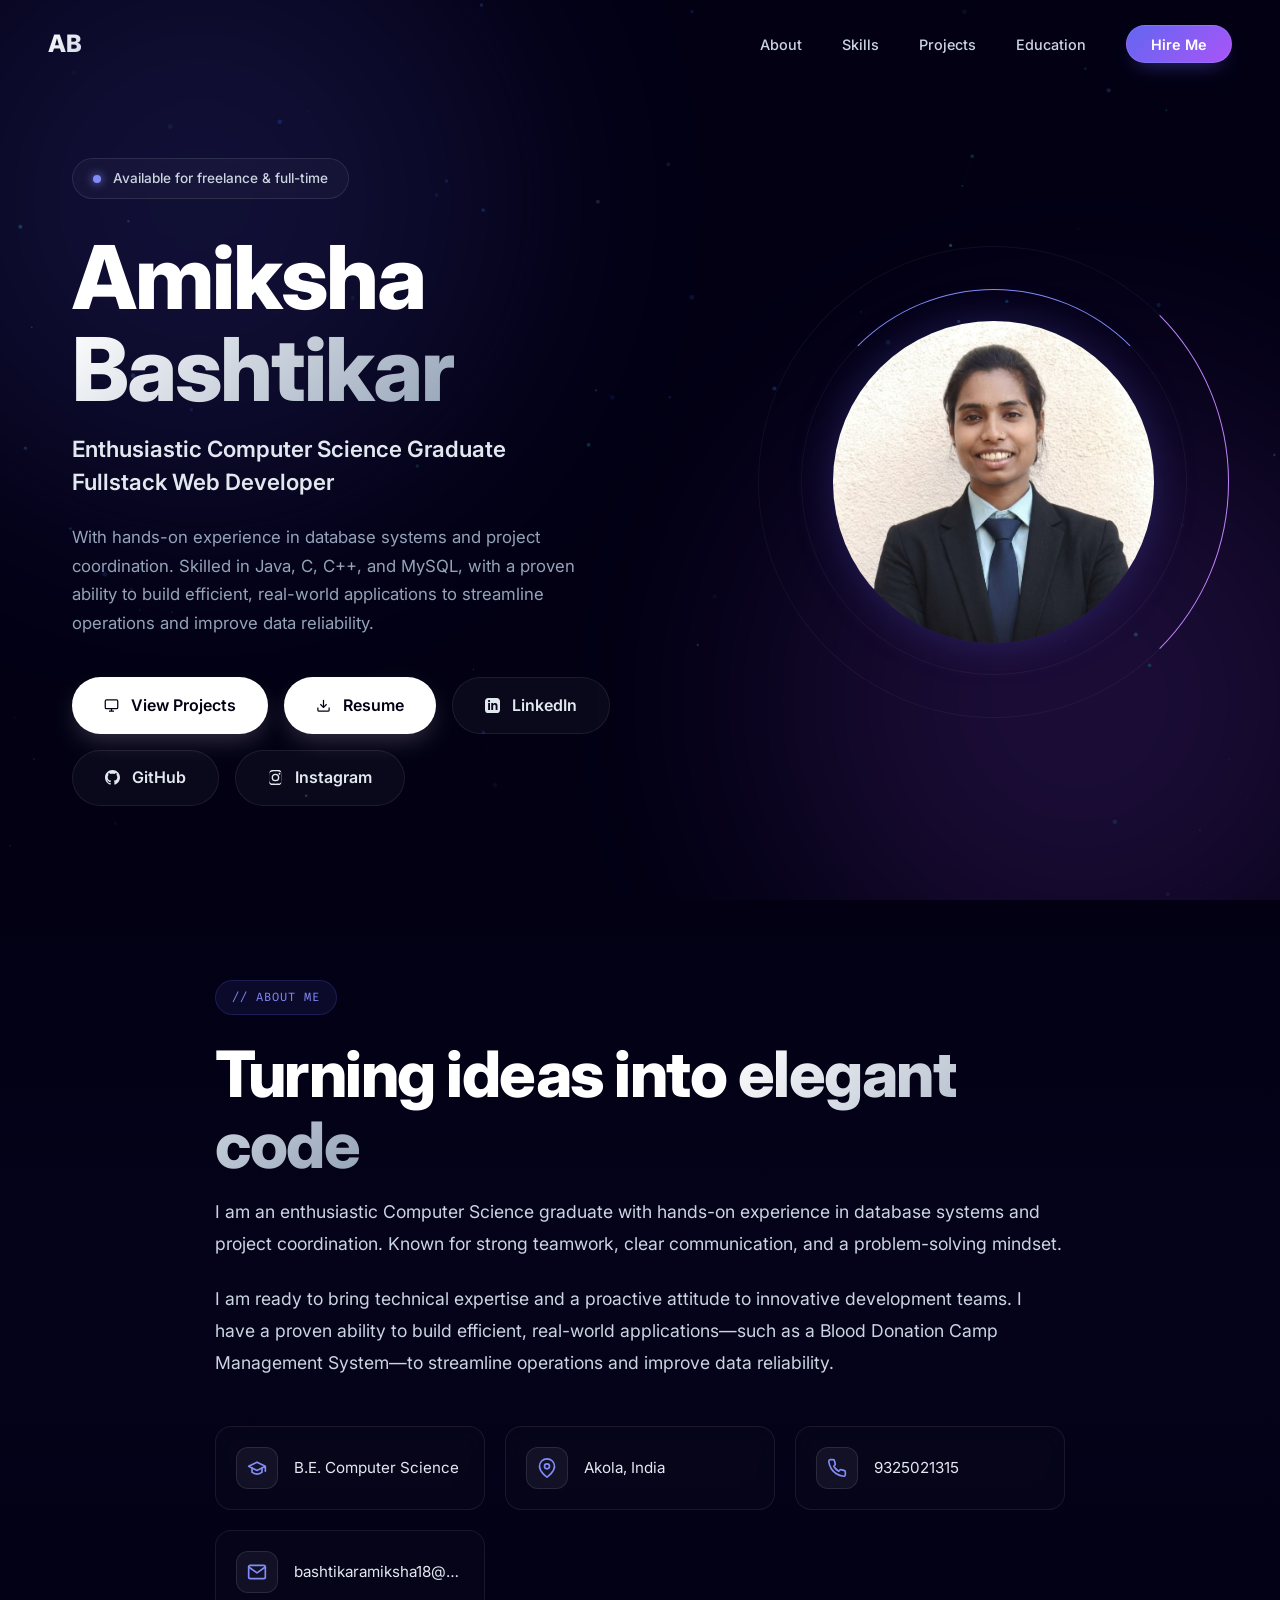
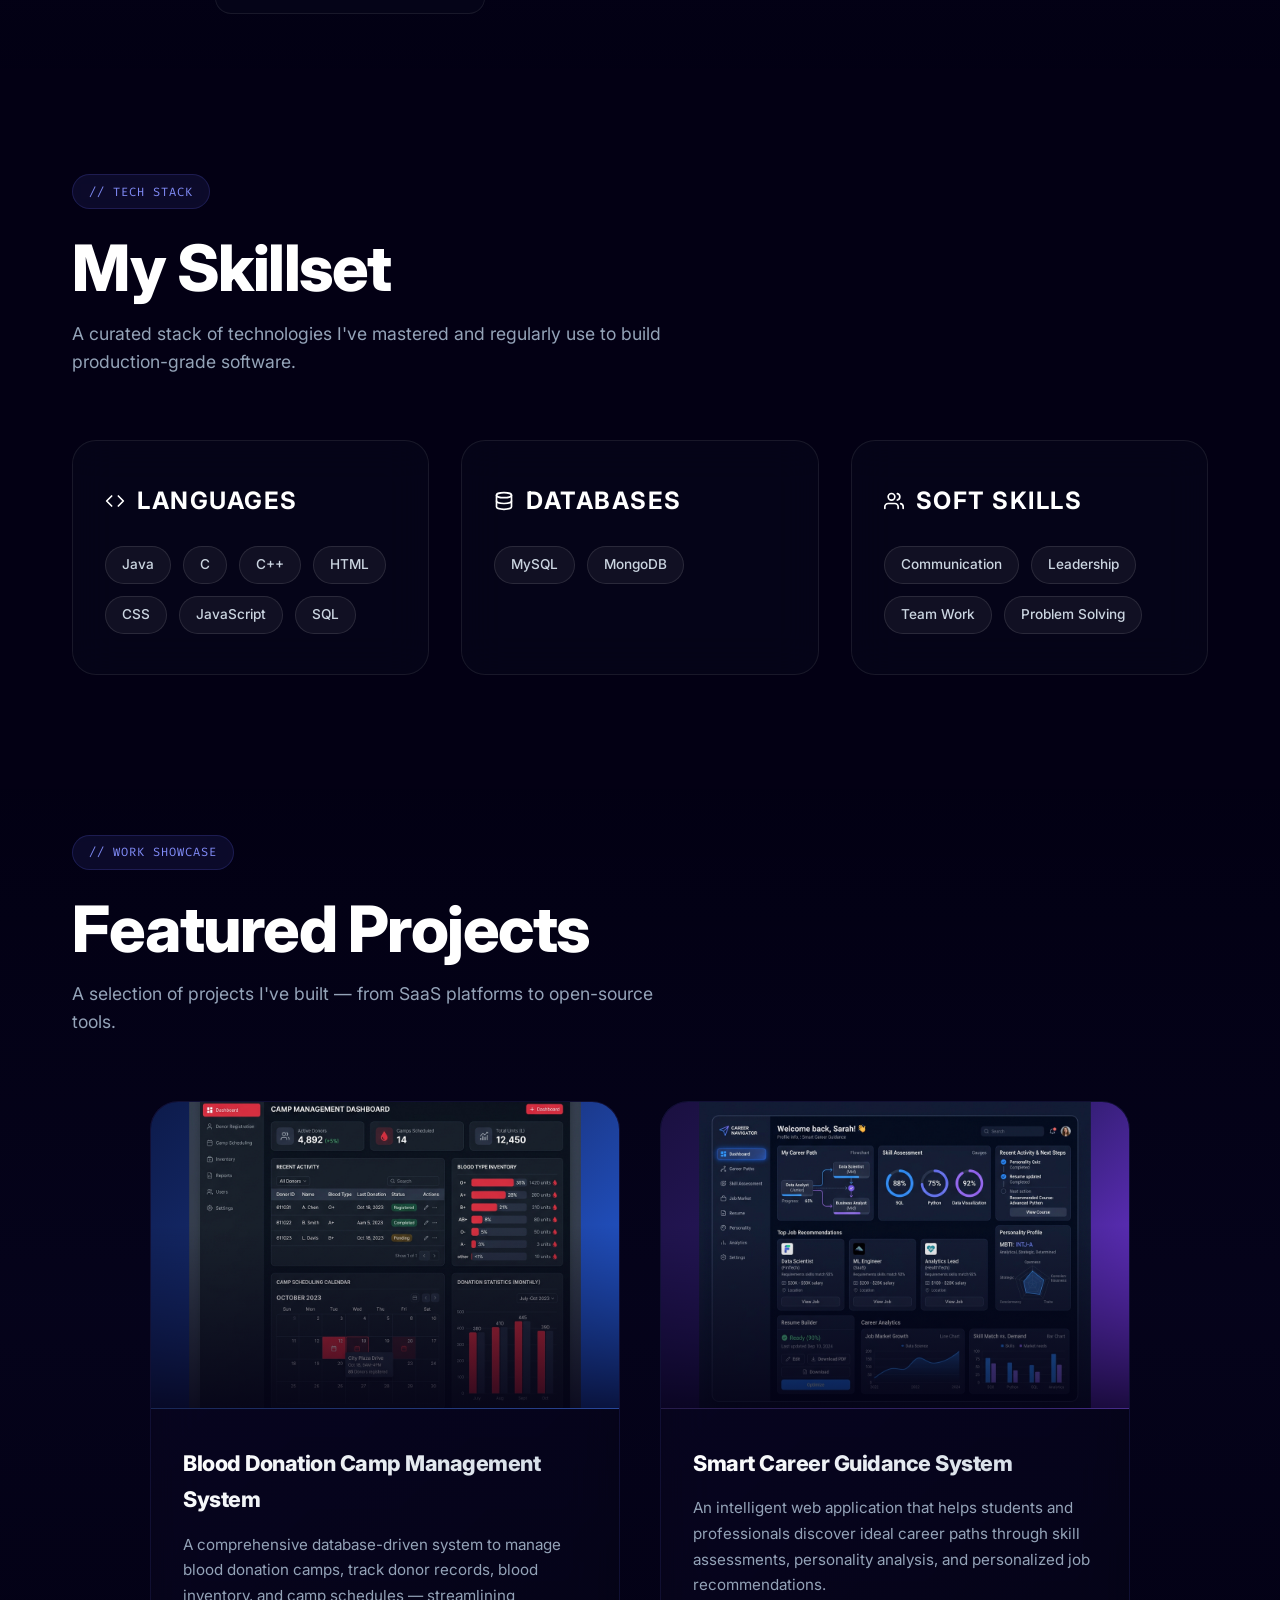
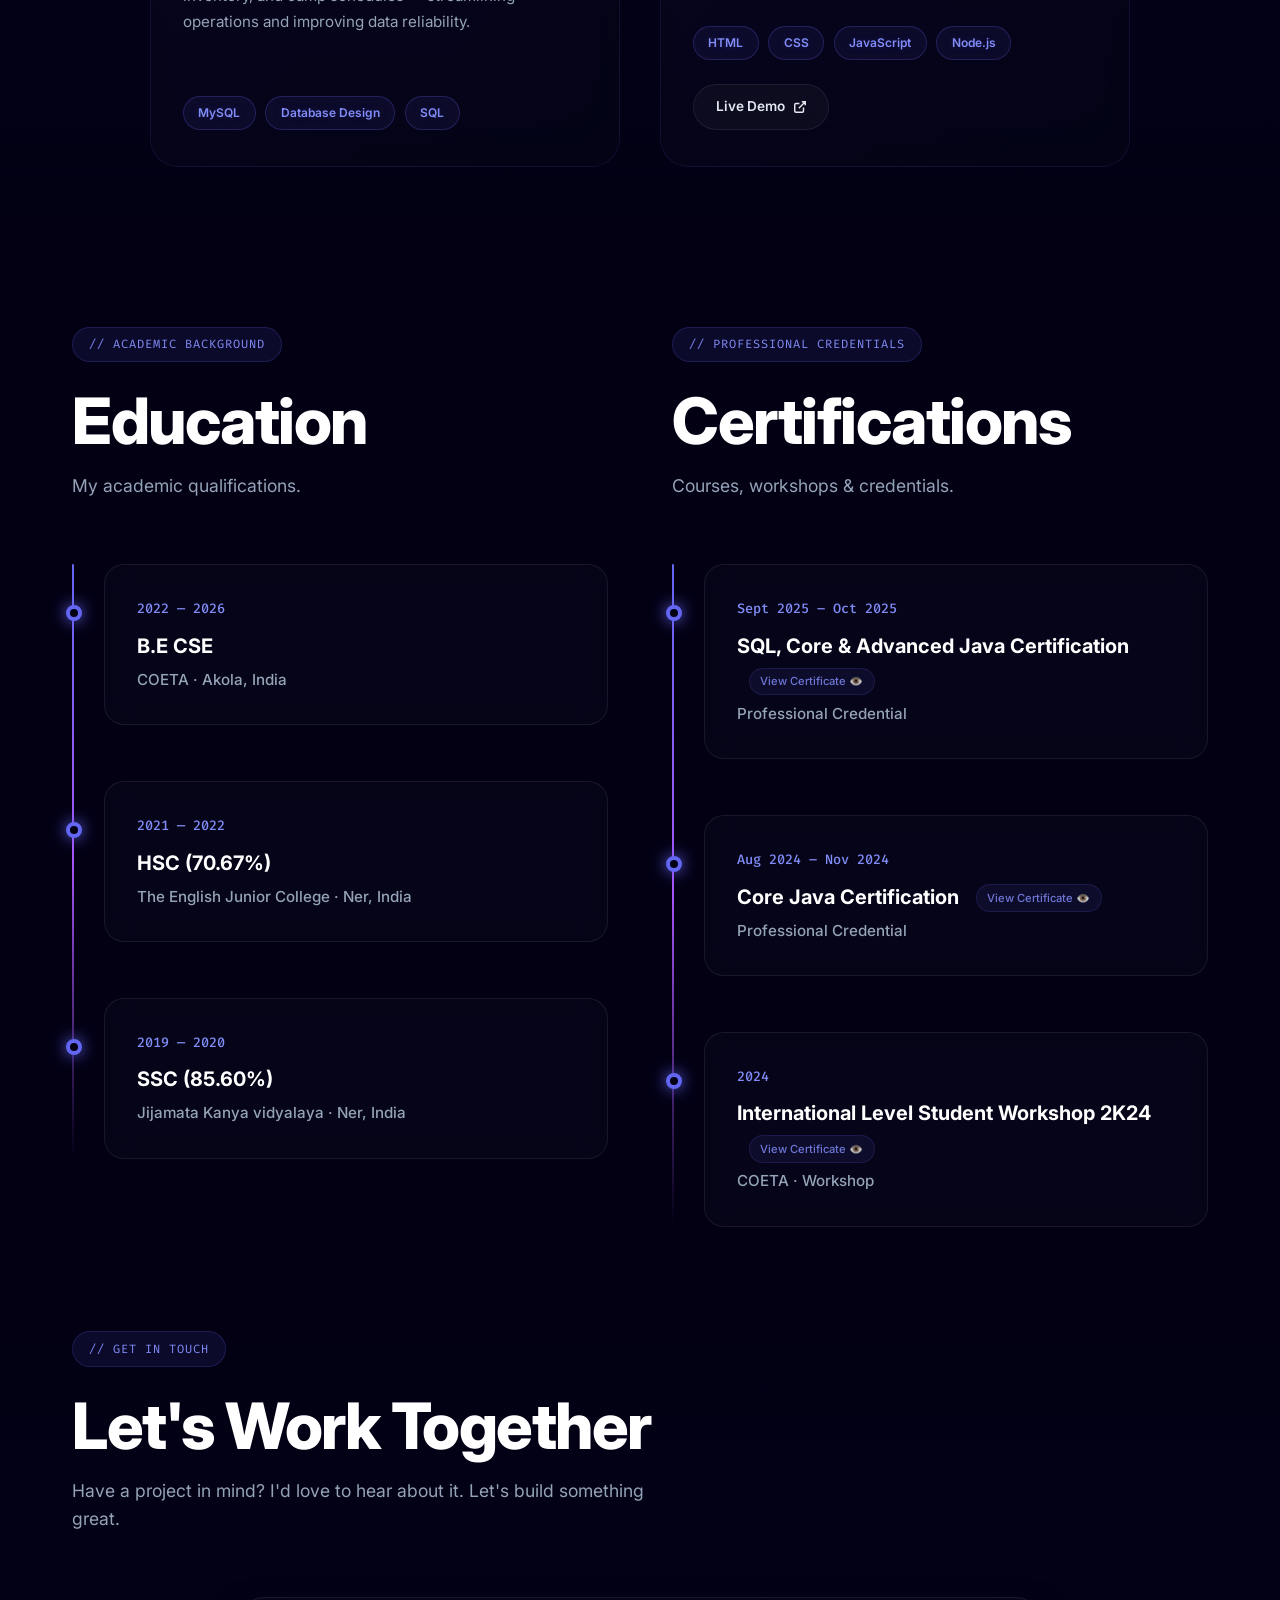
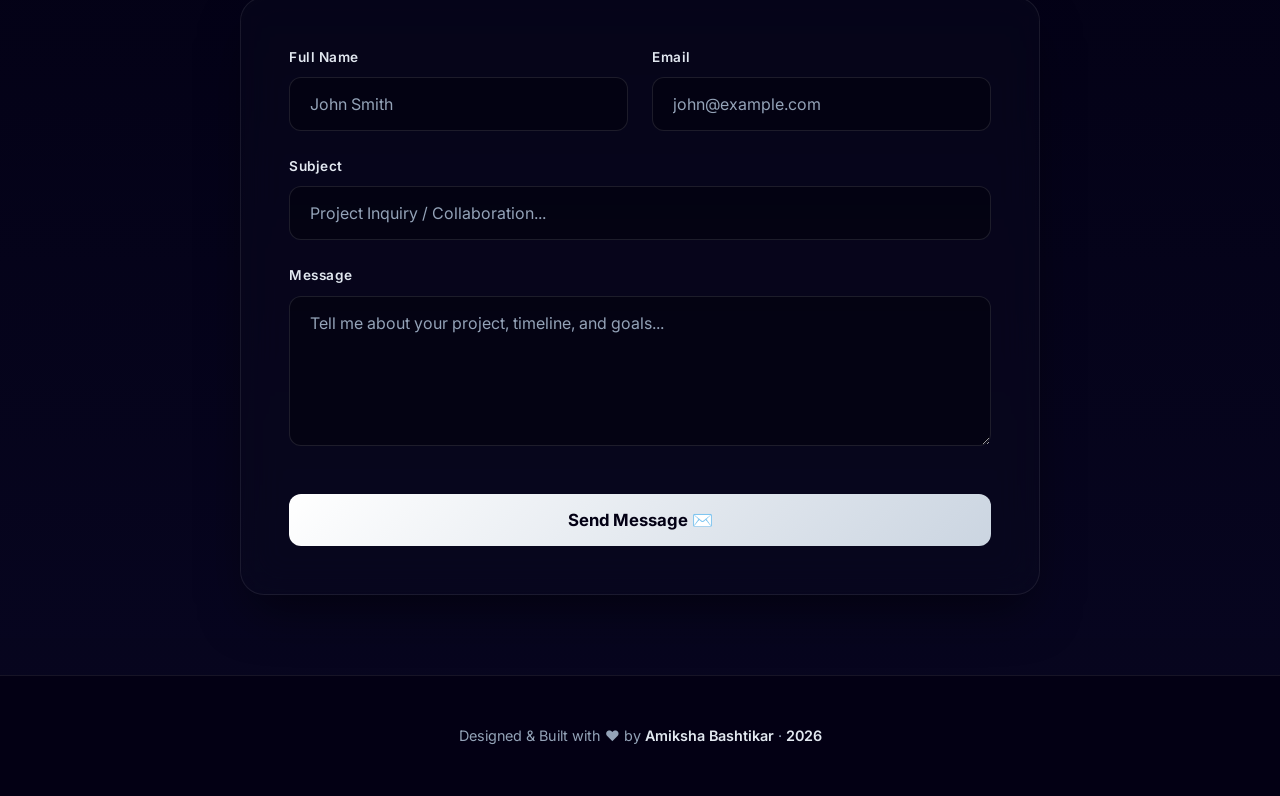
==== commit 1a30b277: "Configure port 5001, add Career Guidance System live demo link, and optimize about-me contact layout" ====
--- a/index.html
+++ b/index.html
@@ -531,7 +531,7 @@
 
     .hi-grid {
       display: grid;
-      grid-template-columns: repeat(auto-fit, minmax(200px, 1fr));
+      grid-template-columns: repeat(auto-fit, minmax(260px, 1fr));
       gap: 1.25rem;
       margin-top: 3rem;
     }
@@ -552,9 +552,9 @@
     }
     
     .hi span {
-      word-break: break-all;
-      white-space: normal;
-      overflow-wrap: break-word;
+      white-space: nowrap;
+      text-overflow: ellipsis;
+      overflow: hidden;
       flex: 1;
       min-width: 0;
     }
@@ -788,6 +788,42 @@
       border-color: var(--primary-400);
       color: var(--text-100);
       transform: translateY(-1px);
+    }
+
+    .pc-btn {
+      display: inline-flex;
+      align-items: center;
+      justify-content: center;
+      gap: 0.5rem;
+      margin-top: 1.5rem;
+      padding: 0.65rem 1.35rem;
+      background: rgba(255, 255, 255, 0.03);
+      color: var(--text-200);
+      border: 1px solid var(--border-light);
+      border-radius: 100px;
+      font-size: 0.85rem;
+      font-weight: 600;
+      text-decoration: none;
+      transition: var(--t-smooth);
+      backdrop-filter: blur(10px);
+      -webkit-backdrop-filter: blur(10px);
+      align-self: flex-start;
+    }
+
+    .pc-btn:hover {
+      background: linear-gradient(135deg, var(--primary-500), var(--secondary-500));
+      border-color: rgba(255, 255, 255, 0.1);
+      color: #ffffff;
+      transform: translateY(-2px);
+      box-shadow: 0 10px 20px -5px rgba(99, 102, 241, 0.4);
+    }
+
+    .pc-btn svg {
+      transition: transform 0.3s ease;
+    }
+
+    .pc-btn:hover svg {
+      transform: translate(1px, -1px);
     }
 
     /* ===== EDUCATION ===== */
@@ -1652,6 +1688,12 @@
             <div class="pc-desc">An intelligent web application that helps students and professionals discover ideal career paths through skill assessments, personality analysis, and personalized job recommendations.</div>
             <div class="pc-tags"><span class="pt">HTML</span><span class="pt">CSS</span><span class="pt">JavaScript</span><span
                 class="pt">Node.js</span></div>
+            <a href="https://carrier-path-g693.onrender.com/dashboard.html" target="_blank" class="pc-btn">
+              <span>Live Demo</span>
+              <svg width="14" height="14" fill="none" stroke="currentColor" stroke-width="2.5" viewBox="0 0 24 24">
+                <path d="M18 13v6a2 2 0 0 1-2 2H5a2 2 0 0 1-2-2V8a2 2 0 0 1 2-2h6M15 3h6v6M10 14L21 3"/>
+              </svg>
+            </a>
           </div>
         </div>
       </div>
